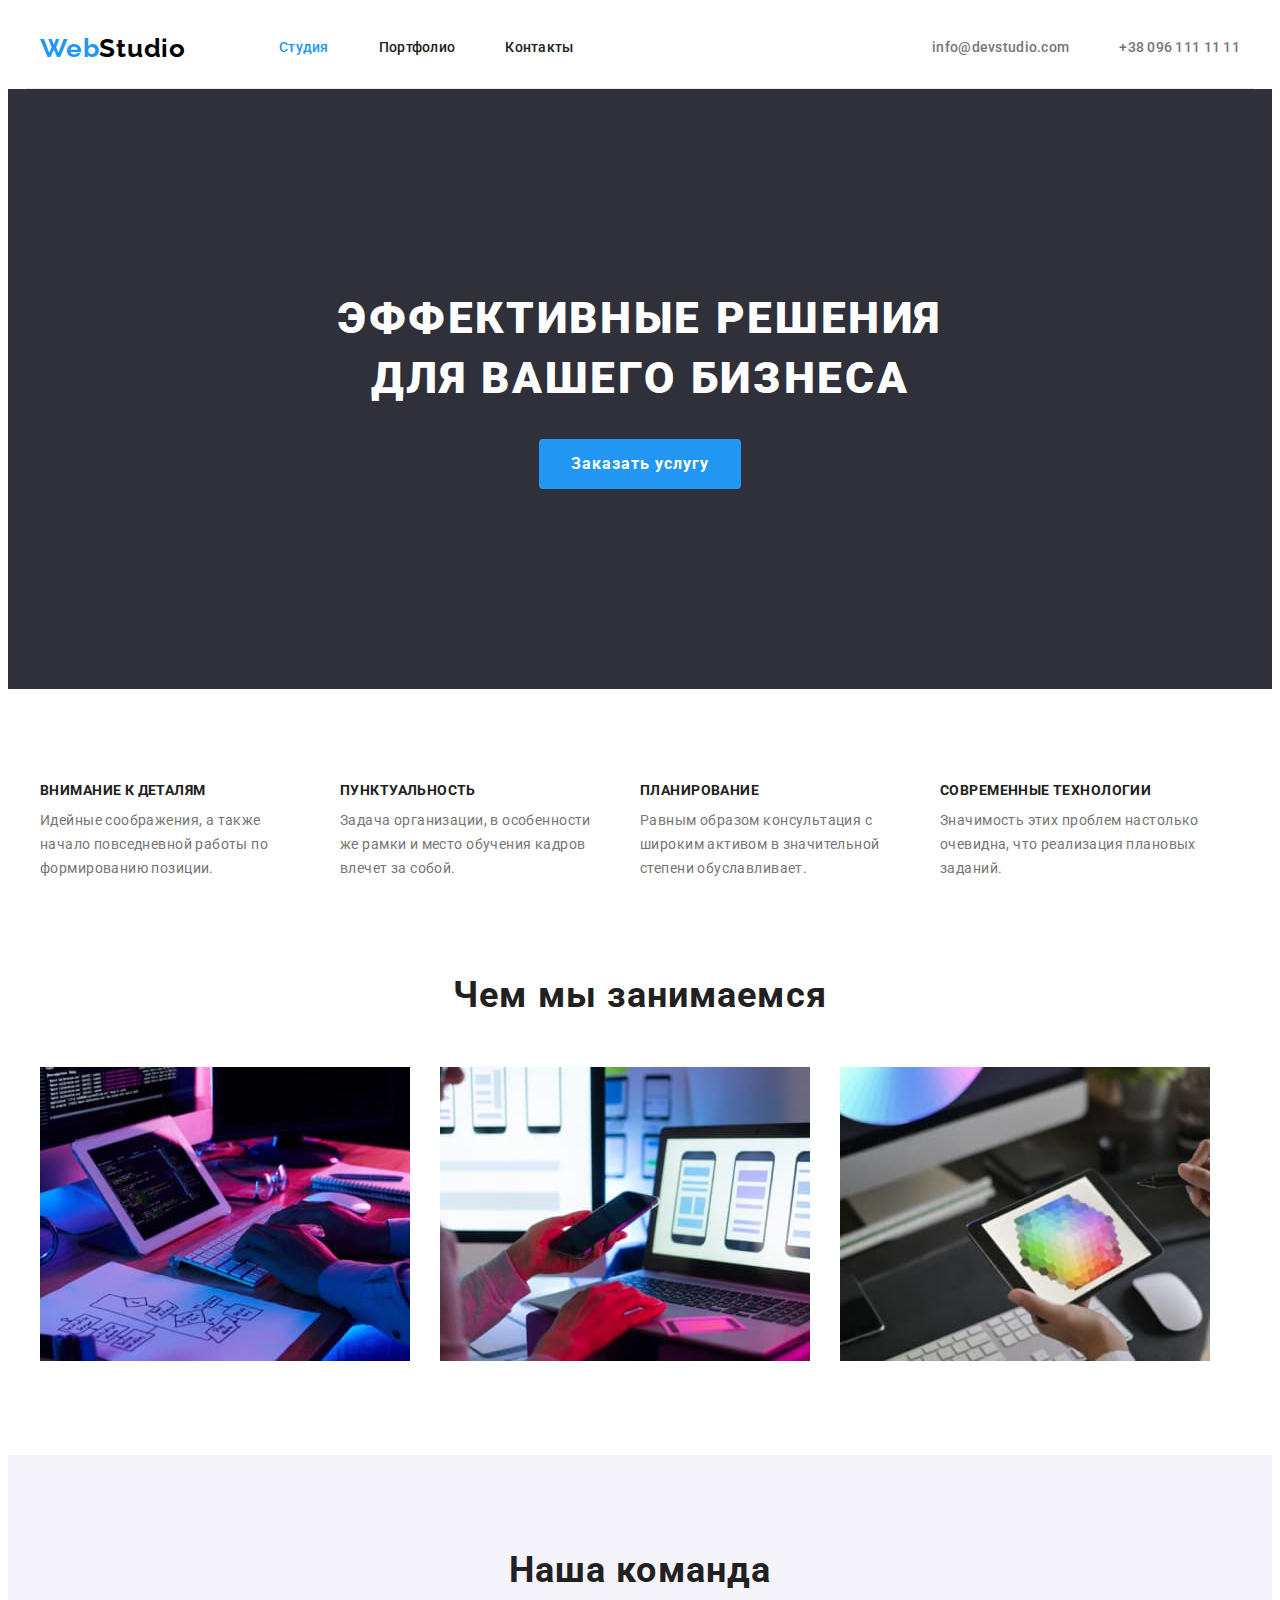
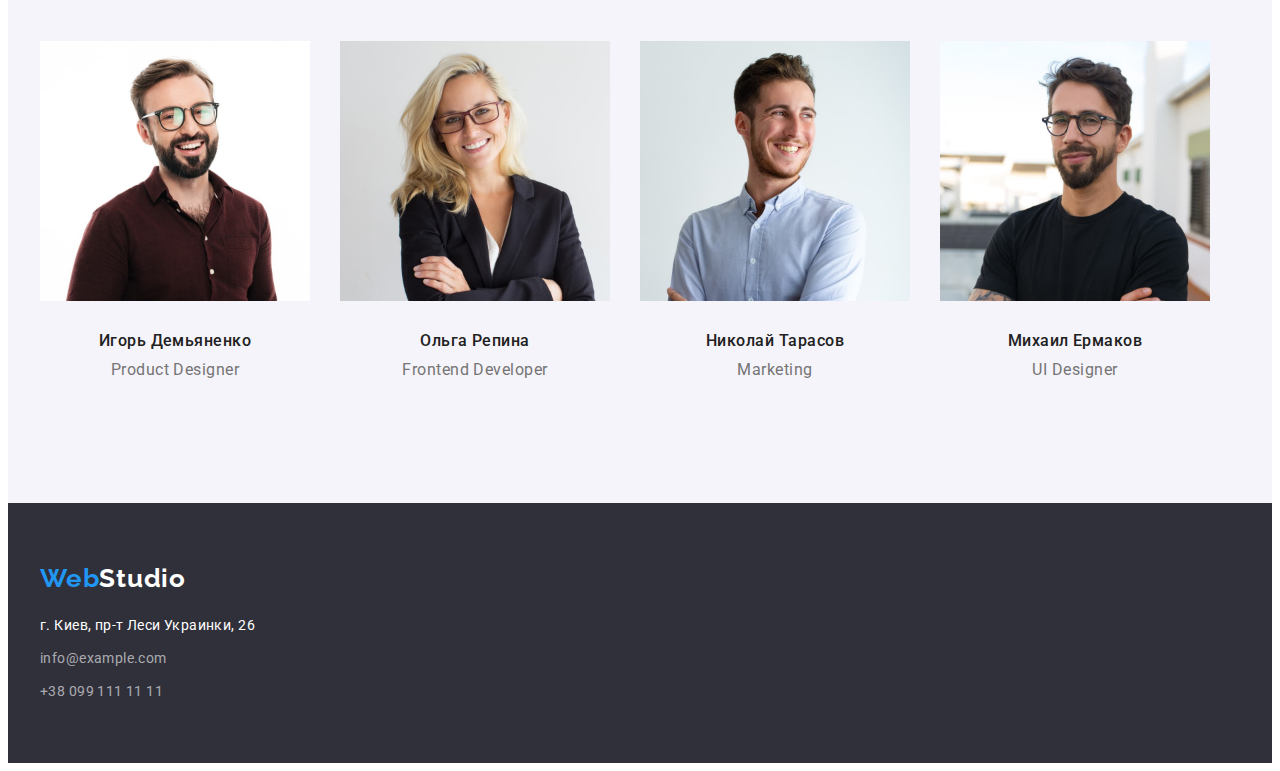
==== index.html @ 6c5566c6 "Initial commit" ====
<!DOCTYPE html>
<html lang="ru">
  <head>
    <meta charset="UTF-8" />
    <meta http-equiv="X-UA-Compatible" content="IE=edge" />
    <meta name="viewport" content="width=device-width, initial-scale=1.0" />
    <title lang="en">Web Studio</title>
    <link rel="preconnect" href="https://fonts.googleapis.com" />
    <link rel="preconnect" href="https://fonts.gstatic.com" crossorigin />
    <link
      href="https://fonts.googleapis.com/css2?family=Raleway:wght@700&family=Roboto:wght@400;500;700;900&display=swap"
      rel="stylesheet"
    />
    <link
      rel="stylesheet"
      href="https://cdnjs.cloudflare.com/ajax/libs/modern-normalize/1.1.0/modern-normalize.min.css"
      integrity="sha512-wpPYUAdjBVSE4KJnH1VR1HeZfpl1ub8YT/NKx4PuQ5NmX2tKuGu6U/JRp5y+Y8XG2tV+wKQpNHVUX03MfMFn9Q=="
      crossorigin="anonymous"
      referrerpolicy="no-referrer"
    />
    <link rel="stylesheet" href="./css/styles.css" />
  </head>
  <body>
    <!-- Header -->
    <header class="header">
      <div class="container header-container">
        <a class="header-logo link" href="./index.html" lang="en"
          >Web<span class="logo-dark">Studio</span></a
        >
        <nav class="header-nav">
          <ul class="nav-list list">
            <li class="nav-item">
              <a class="nav-link link current-page" href="./index.html">Студия</a>
            </li>
            <li class="nav-item"><a class="nav-link link" href="./portfolio.html">Портфолио</a></li>
            <li class="nav-item"><a class="nav-link link" href="">Контакты</a></li>
          </ul>
        </nav>

        <ul class="contact-list list">
          <li class="contact-item">
            <a class="contact-link link" href="mailto:info@devstudio.com">info@devstudio.com</a>
          </li>
          <li class="contact-item">
            <a class="contact-link link" href="tel:+380961111111">+38 096 111 11 11</a>
          </li>
        </ul>
      </div>
    </header>

    <main>
      <!-- Hero section -->
      <section class="hero-section">
        <div class="container">
          <h1 class="main-title">Эффективные решения для вашего бизнеса</h1>
          <button class="main-btn btn" type="button">Заказать услугу</button>
        </div>
      </section>

      <!-- Features section -->
      <section class="features-section section">
        <div class="container">
          <h2 class="visually-hidden">Преимущества</h2>
          <ul class="features-list list">
            <li class="features-item">
              <h3 class="features-title">Внимание к деталям</h3>
              <p class="features-desc">
                Идейные соображения, а также начало повседневной работы по формированию позиции.
              </p>
            </li>
            <li class="features-item">
              <h3 class="features-title">Пунктуальность</h3>
              <p class="features-desc">
                Задача организации, в особенности же рамки и место обучения кадров влечет за собой.
              </p>
            </li>
            <li class="features-item">
              <h3 class="features-title">Планирование</h3>
              <p class="features-desc">
                Равным образом консультация с широким активом в значительной степени обуславливает.
              </p>
            </li>
            <li class="features-item">
              <h3 class="features-title">Современные технологии</h3>
              <p class="features-desc">
                Значимость этих проблем настолько очевидна, что реализация плановых заданий.
              </p>
            </li>
          </ul>
        </div>
      </section>

      <!-- Work section -->
      <section class="work-section section">
        <div class="container">
          <h2 class="section-title work-title">Чем мы занимаемся</h2>
          <ul class="work-list list grid-set">
            <li class="work-item grid-item">
              <img
                class="work-img"
                src="./images/devices/comp.jpg"
                alt="Сотрудник работает с компьютером"
                width="370"
                height="294"
              />
            </li>
            <li class="work-item grid-item">
              <img
                class="work-img"
                src="./images/devices/phone.jpg"
                alt="Сотрудник работает с телефоном"
                width="370"
                height="294"
              />
            </li>
            <li class="work-item grid-item">
              <img
                class="work-img"
                src="./images/devices/tablet.jpg"
                alt="Сотрудник работает с планшетом"
                width="370"
                height="294"
              />
            </li>
          </ul>
        </div>
      </section>

      <!-- Team section -->
      <section class="team-section section">
        <div class="container">
          <h2 class="section-title">Наша команда</h2>
          <ul class="team-list list grid-set">
            <li class="team-item grid-item">
              <img
                class="team-img"
                src="./images/team/igor.jpg"
                alt="Дизайнер продукта Игорь Демьяненко"
                width="270"
                height="260"
              />
              <div class="team-wrapper">
                <h3 class="team-title">Игорь Демьяненко</h3>
                <p class="team-desc" lang="en">Product Designer</p>
              </div>
            </li>
            <li class="team-item grid-item">
              <img
                class="team-img"
                src="./images/team/olga.jpg"
                alt="Фронтенд-разработчик Ольга Репина"
                width="270"
                height="260"
              />
              <div class="team-wrapper">
                <h3 class="team-title">Ольга Репина</h3>
                <p class="team-desc" lang="en">Frontend Developer</p>
              </div>
            </li>
            <li class="team-item grid-item">
              <img
                class="team-img"
                src="./images/team/nikolay.jpg"
                alt="Маркетолог Николай Тарасов"
                width="270"
                height="260"
              />
              <div class="team-wrapper">
                <h3 class="team-title">Николай Тарасов</h3>
                <p class="team-desc" lang="en">Marketing</p>
              </div>
            </li>
            <li class="team-item grid-item">
              <img
                class="team-img"
                src="./images/team/michael.jpg"
                alt="Дизайнер интерфейса Михаил Ермаков"
                width="270"
                height="260"
              />
              <div class="team-wrapper">
                <h3 class="team-title">Михаил Ермаков</h3>
                <p class="team-desc" lang="en">UI Designer</p>
              </div>
            </li>
          </ul>
        </div>
      </section>

      <!-- Footer -->
      <footer class="footer-section">
        <div class="container">
          <a class="footer-logo link" href="./index.html" lang="en"
            >Web<span class="logo-light">Studio</span></a
          >
          <address class="footer-addr">
            <a
              class="post-addr link"
              href="https://goo.gl/maps/QQ6AeRRJt7DKAPnQ9"
              target="_blank"
              rel="noopener noreferrer"
              >г. Киев, пр-т Леси Украинки, 26</a
            >
            <ul class="addr-list list">
              <li class="addr-item">
                <a class="addr-link link" href="mailto:info@example.com">info@example.com</a>
              </li>
              <li class="addr-item">
                <a class="addr-link link" href="tel:+380991111111">+38 099 111 11 11</a>
              </li>
            </ul>
          </address>
        </div>
      </footer>
    </main>
  </body>
</html>
---- css/styles.css ----
:root {
    /* fonts */
    --main-font: 'Roboto', sans-serif;
    --socondary-font: 'Raleway', sans-serif;

    /* text colors */
    --main-txt-clr: #212121;
    --secondary-txt-clr: #757575;
    --accent-clr: #2196F3;
    --sec-acc-clr: #188CE8;
    --light-txt-clr: #fff;
    --dark-txt-clr: #000;
    --trans-txt-clr: rgba(255, 255, 255, 0.6);

    /* bg colors */
    --main-bg-clr: #fff;
    --sec-bg-clr: #F5F4FA;
    --dark-bg-clr: #2F303A;

    /* grid */
    --indent: 30px;
    --items: 3;
}

/** =====  Reset styles  =====  
======================================== */
h1,
h2,
h3,
h4,
h5,
h6,
p {
    padding: 0;
    margin: 0;
}

img {
    display: block;
    max-width: 100%;
    height: auto;
}

.list {
    list-style: none;
    margin: 0;
    padding: 0;
}

.link {
    text-decoration: none;
    color: currentColor;
}

/** =====  Common styles  =====  
======================================== */
body {
    font-family: var(--main-font);
    color: var(--main-txt-clr);
    background-color: var(--main-bg-clr);
}

.container {
    width: 1200px;
    margin-right: auto;
    margin-left: auto;
    padding-right: 15px;
    padding-left: 15px;
}

.section {
    padding-top: 94px;
    padding-bottom: 94px;
}

.current-page {
    color: var(--accent-clr);
}

.btn {
    font-family: inherit;
    font-size: inherit;
    color: inherit;

    cursor: pointer;
    border: none;
}

.header-logo,
.footer-logo {
    font-family: var(--socondary-font);
    font-weight: 700;
    font-size: 26px;
    line-height: 1.19;
    letter-spacing: 0.03em;
    color: var(--accent-clr);
}

.section-title {
    margin-bottom: 50px;

    font-size: 36px;
    line-height: 1.17;
    letter-spacing: 0.03em;
    text-align: center;
}

.visually-hidden {
    position: absolute;
    width: 1px;
    height: 1px;
    margin: -1px;
    border: 0;
    padding: 0;

    white-space: nowrap;
    clip-path: inset(100%);
    clip: rect(0 0 0 0);
    overflow: hidden;
}

/* Dynamic grid */
.grid-set {
    display: flex;
    flex-wrap: wrap;
    gap: var(--indent);
}

.grid-item {
    flex-basis: calc((100% - var(--indent) * (var(--items) - 1)) / var(--items));
}

/** =====  Header section  =====  
======================================== */
.header-container {
    display: flex;
    align-items: center;

    border-bottom: 1px solid #ECECEC;
}

.header-logo {
    margin-right: 93px;
}

.logo-dark {
    color: var(--dark-txt-clr);
}

.header-nav {
    margin-right: auto;
}

.nav-list {
    display: flex;
}

.nav-item:not(:last-child) {
    margin-right: 50px;
}

.nav-link,
.contact-link {
    display: block;
    padding-top: 32px;
    padding-bottom: 32px;

    font-weight: 500;
    font-size: 14px;
    line-height: 1.14;
    letter-spacing: 0.02em;
}

.contact-link {
    color: var(--secondary-txt-clr);
}

.nav-link:hover,
.nav-link:focus,
.contact-link:hover,
.contact-link:focus {
    color: var(--accent-clr);
}

.contact-list {
    display: flex;
}

.contact-item:not(:last-child) {
    margin-right: 50px;
}

/** =====  Hero section  =====  
======================================== */
.hero-section {
    background-color: var(--dark-bg-clr);
    padding-top: 200px;
    padding-bottom: 200px;
}

.main-title {
    width: 696px;
    margin-right: auto;
    margin-left: auto;
    margin-bottom: 30px;

    font-weight: 900;
    font-size: 44px;
    line-height: 1.36;
    letter-spacing: 0.06em;
    text-transform: uppercase;
    color: var(--light-txt-clr);
    text-align: center;
}

.main-btn {
    display: block;
    margin-right: auto;
    margin-left: auto;
    padding: 10px 32px;

    font-weight: 700;
    line-height: 1.88;
    letter-spacing: 0.06em;
    color: var(--light-txt-clr);
    background-color: var(--accent-clr);

    border-radius: 4px;
}

.main-btn:hover,
.main-btn:focus {
    background-color: var(--sec-acc-clr);
}

/** =====  Features section  =====  
======================================== */
.features-section {
    padding-bottom: 0;
}

.features-list {
    display: flex;
}

.features-item {
    flex-basis: 270px;
}

.features-item:not(:last-child) {
    margin-right: 30px;
}

.features-title {
    margin-bottom: 10px;

    font-size: 14px;
    line-height: 1.14;
    letter-spacing: 0.03em;
    text-transform: uppercase;
}

.features-desc {
    font-size: 14px;
    line-height: 1.71;
    letter-spacing: 0.03em;
    color: var(--secondary-txt-clr);
}

/** =====  Work section  =====  
======================================== */
.work-item {
    flex-basis: 370px;
}

/** =====  Team section  =====  
======================================== */
.team-section {
    background-color: var(--sec-bg-clr);
}

.team-list {
    --items: 4;
}

.team-item {
    flex-basis: 270px;
}

.team-wrapper {
        padding-top: 30px;
        padding-bottom: 30px;
        padding-left: 5px;
        padding-right: 5px;

        text-align: center;
}

.team-title {
    margin-bottom: 10px;

    font-weight: 500;
    font-size: 16px;
    line-height: 1.19;
    letter-spacing: 0.03em;
}

.team-desc {
    line-height: 1.19;
    letter-spacing: 0.03em;
    color: var(--secondary-txt-clr);
}

/** =====  Footer section  =====  
======================================== */
.footer-section {
    padding-top: 60px;
    padding-bottom: 60px;

    background-color: var(--dark-bg-clr);
}

.footer-logo {
    display: block;
    margin-bottom: 20px;
}

.logo-light {
    color: var(--light-txt-clr);
}

.footer-addr {
    font-style: normal;
}

.post-addr {
    display: block;
    margin-bottom: 9px;

    font-size: 14px;
    line-height: 1.71;
    letter-spacing: 0.03em;
    color: var(--light-txt-clr);
}

.addr-item:not(:last-child) {
    margin-bottom: 9px;
}

.addr-link {
    font-size: 14px;
    line-height: 1.71;
    letter-spacing: 0.03em;
    color: var(--trans-txt-clr);
}

.addr-link:hover,
.addr-link:focus {
    color: var(--light-txt-clr);
}

/** =====  Portfolio page  =====  
======================================== */
/** =====  Portfolio section  =====  
======================================== */
.radio-list {
    display: flex;
    margin-bottom: 50px;
    justify-content: center;
}

.radio-item:not(:last-child) {
    margin-right: 8px;
}

.radio-btn {
    padding: 6px 22px;

    font-weight: 500;
    line-height: 1.62;
    letter-spacing: 0.03em;
    background-color: var(--sec-bg-clr);

    border-radius: 4px;
}

.radio-btn:hover,
.radio-btn:focus {
    color: var(--light-txt-clr);
    background-color: var(--accent-clr);
}

.project-item {
    flex-basis: 370px;
}

.project-wrapper {
    padding: 20px 24px;

    border-right: 1px solid #EEEEEE;
    border-bottom: 1px solid #EEEEEE;
    border-left: 1px solid #EEEEEE;
}

.project-title {
    margin-bottom: 4px;

    font-size: 18px;
    line-height: 2;
    letter-spacing: 0.06em;
}

.project-desc {
    line-height: 1.88;
    letter-spacing: 0.03em;
    color: var(--secondary-txt-clr);
}
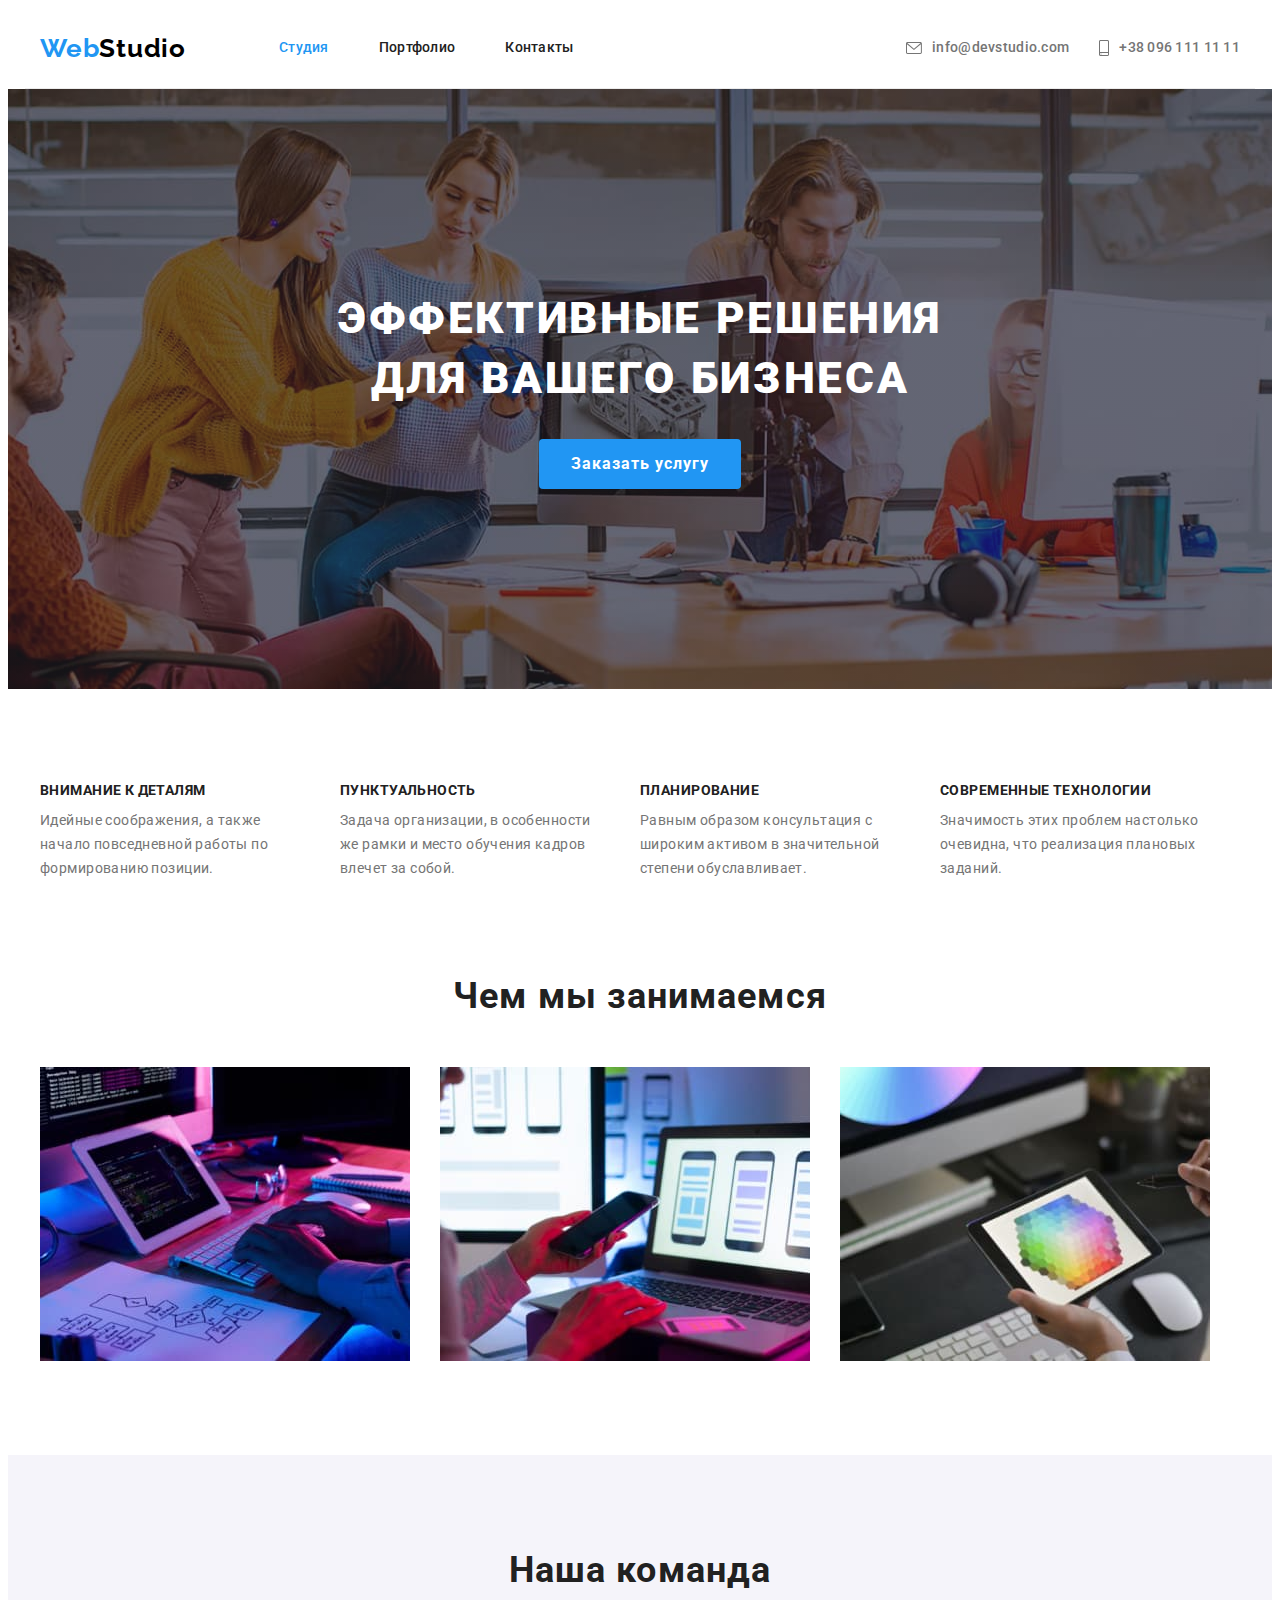
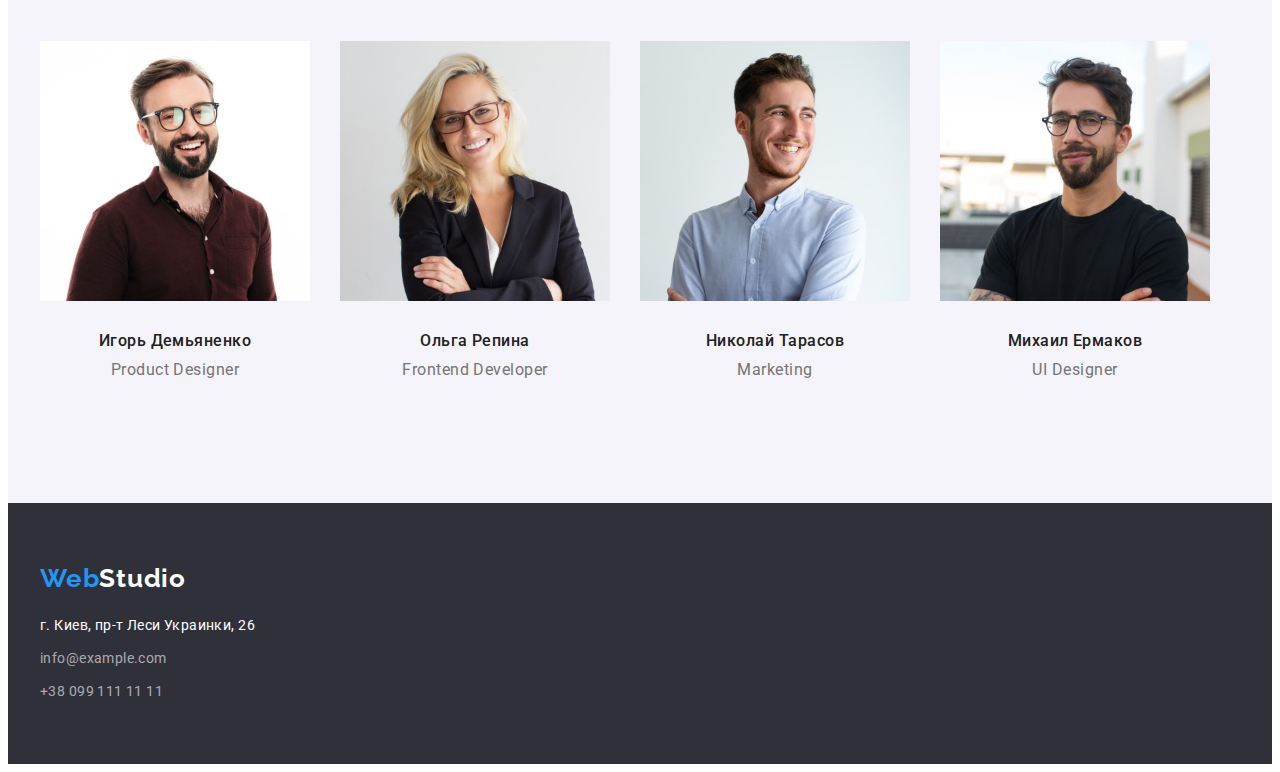
==== commit c9695329: "Adds header icons" ====
--- a/index.html
+++ b/index.html
@@ -39,10 +39,20 @@
 
         <ul class="contact-list list">
           <li class="contact-item">
-            <a class="contact-link link" href="mailto:info@devstudio.com">info@devstudio.com</a>
+            <a class="contact-link link" href="mailto:info@devstudio.com">
+              <svg class="comtact-icon" width="16" height="12">
+                <use href="./images/icons.svg#e-mail"></use>
+              </svg>
+              <div class="header-mail-link">info@devstudio.com</div></a
+            >
           </li>
           <li class="contact-item">
-            <a class="contact-link link" href="tel:+380961111111">+38 096 111 11 11</a>
+            <a class="contact-link link" href="tel:+380961111111">
+              <svg class="comtact-icon" width="10" height="16">
+                <use href="./images/icons.svg#phone"></use>
+              </svg>
+              <div class="heder-tel-num">+38 096 111 11 11</div></a
+            >
           </li>
         </ul>
       </div>
--- a/css/styles.css
+++ b/css/styles.css
@@ -16,6 +16,7 @@
     --main-bg-clr: #fff;
     --sec-bg-clr: #F5F4FA;
     --dark-bg-clr: #2F303A;
+    --hero-bg-clr: #C4C4C4;
 
     /* grid */
     --indent: 30px;
@@ -171,10 +172,6 @@
     letter-spacing: 0.02em;
 }
 
-.contact-link {
-    color: var(--secondary-txt-clr);
-}
-
 .nav-link:hover,
 .nav-link:focus,
 .contact-link:hover,
@@ -184,18 +181,42 @@
 
 .contact-list {
     display: flex;
+    align-items: center;
 }
 
 .contact-item:not(:last-child) {
-    margin-right: 50px;
+    margin-right: 30px;
+}
+
+.contact-link {
+    display: flex;
+    align-items: center;
+
+    color: var(--secondary-txt-clr);
+}
+
+.comtact-icon {
+    margin-right: 10px;
 }
 
 /** =====  Hero section  =====  
 ======================================== */
 .hero-section {
-    background-color: var(--dark-bg-clr);
+    max-width: 1600px;
+    margin-right: auto;
+    margin-left: auto;
     padding-top: 200px;
     padding-bottom: 200px;
+
+    background-color: var(--hero-bg-clr);
+    background-image: 
+    linear-gradient(
+        rgba(47, 48, 58, 0.4), 
+        rgba(47, 48, 58, 0.4)),
+        url(../images/hero/hero-bg.jpg);
+    background-repeat: no-repeat;
+    background-position: center;
+    background-size: cover;
 }
 
 .main-title {
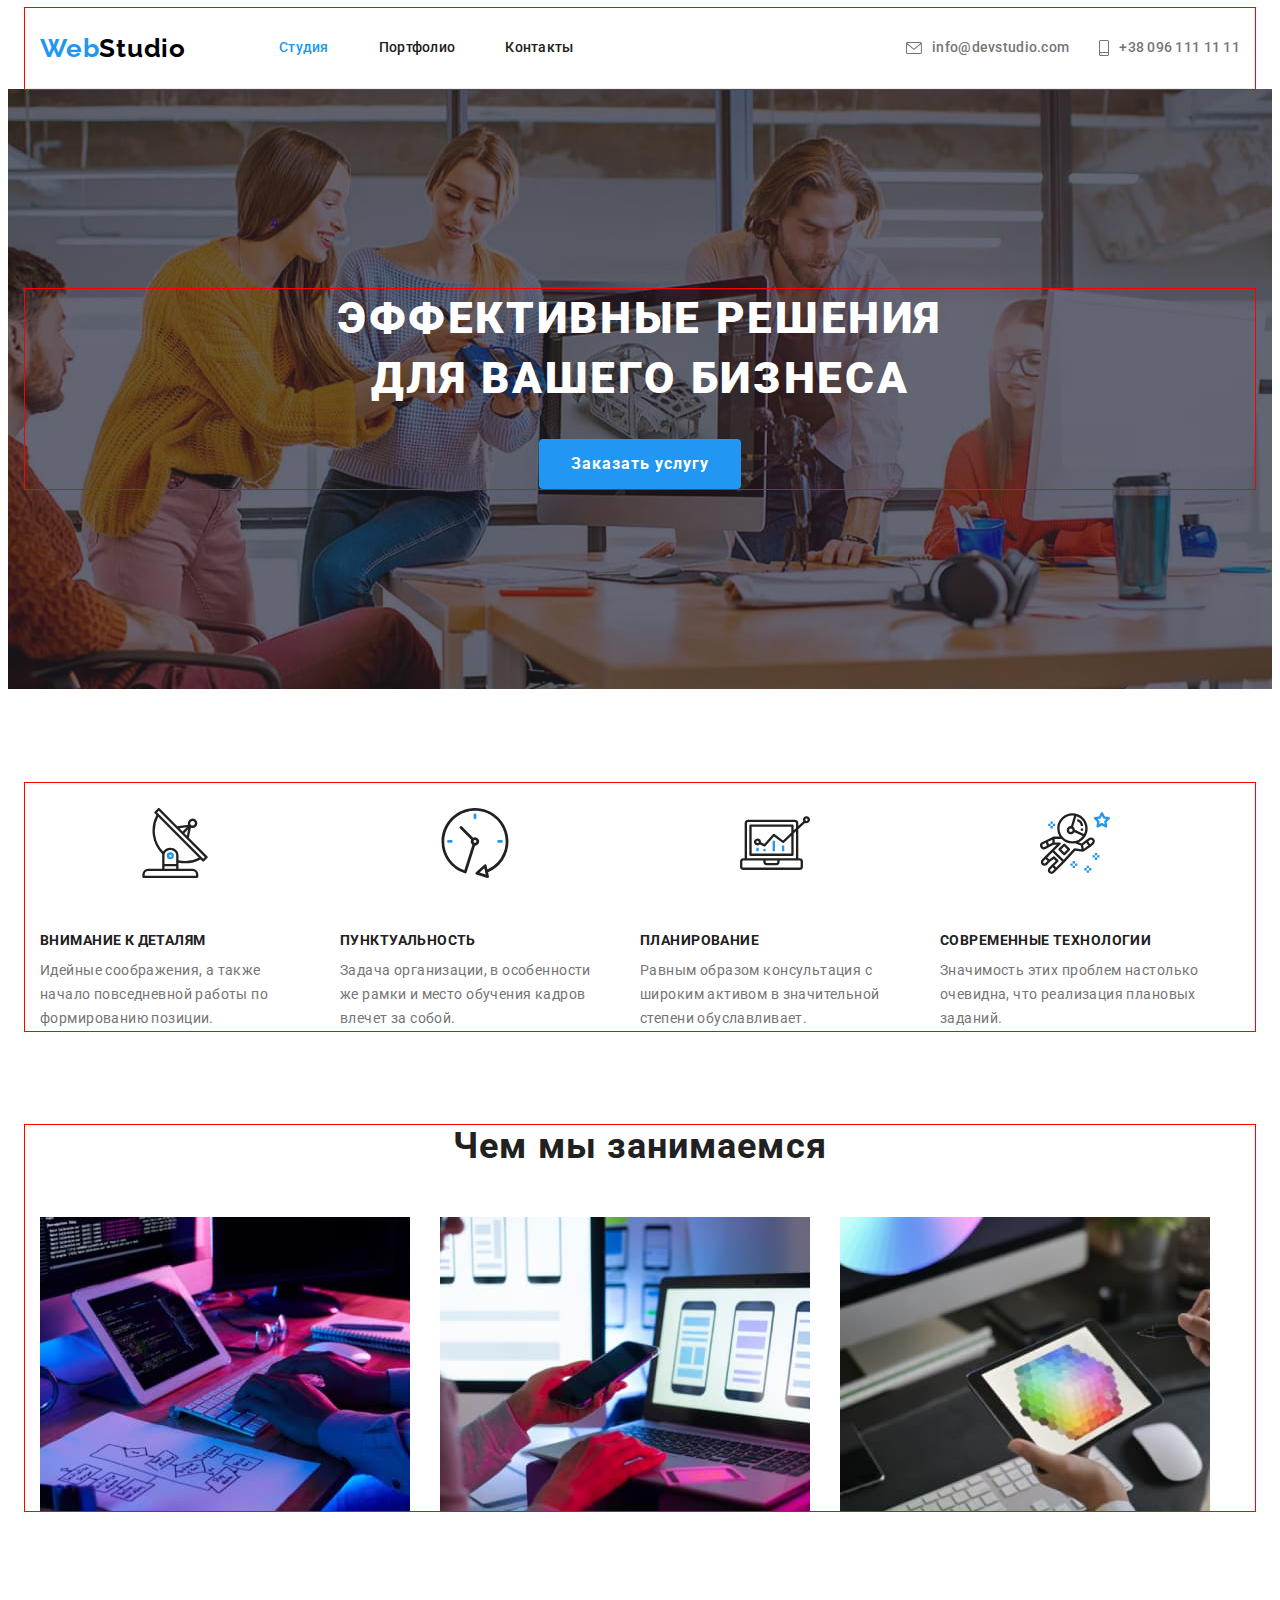
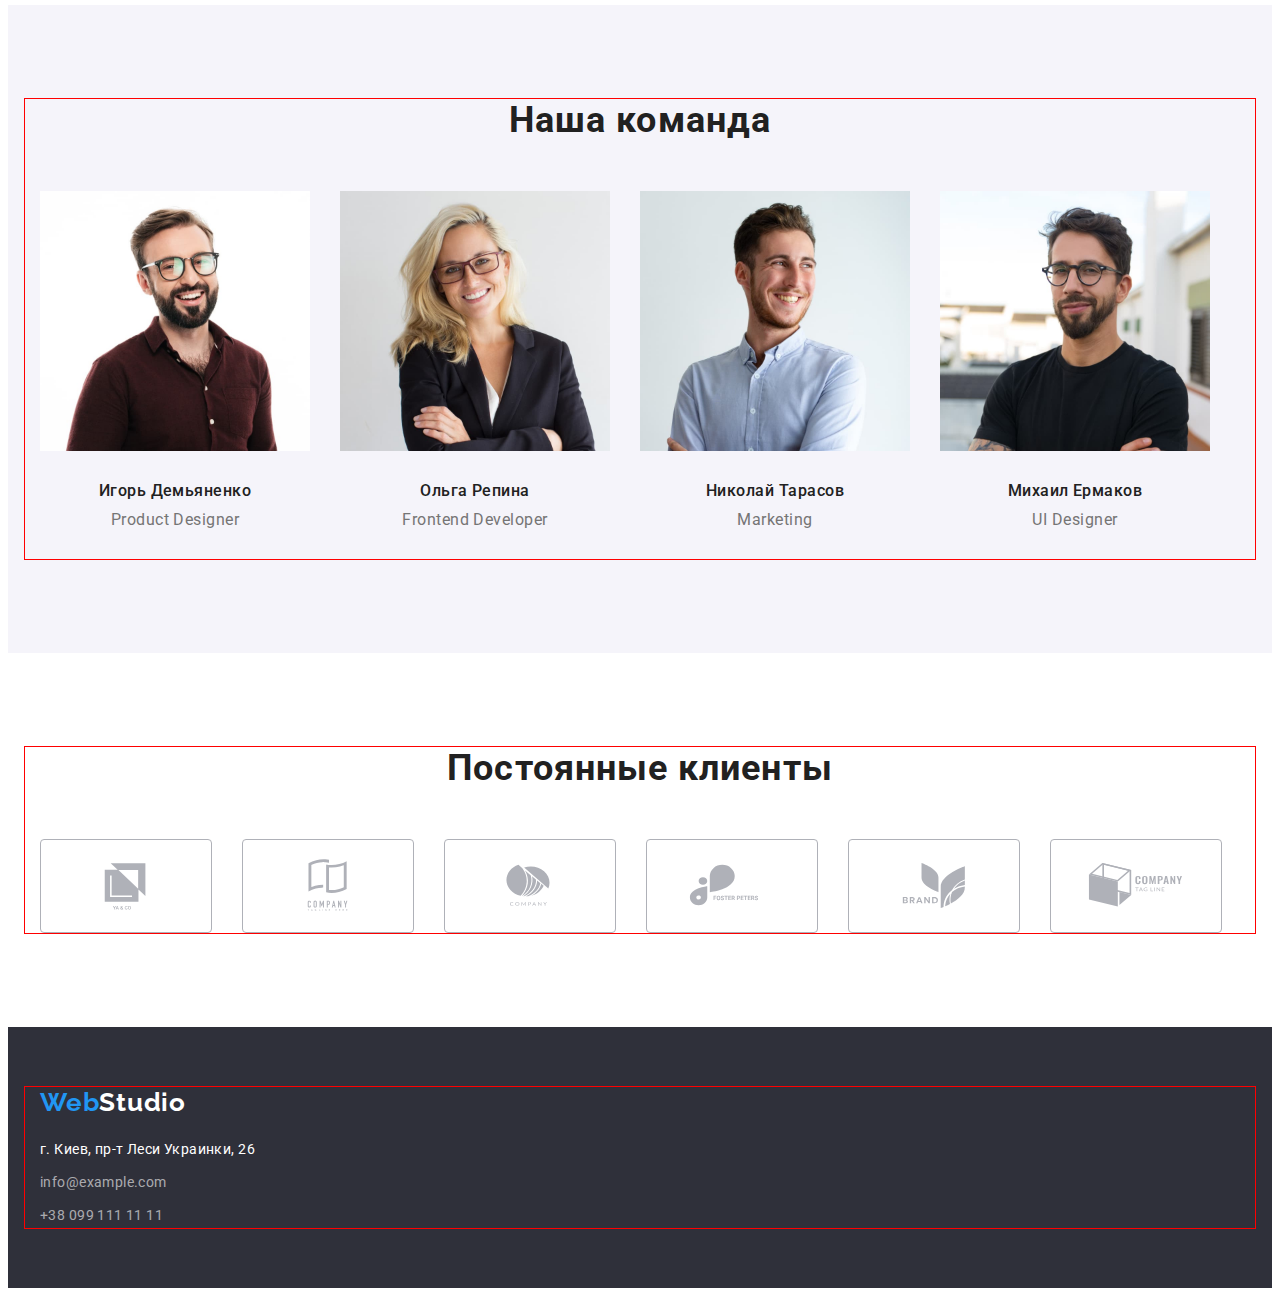
==== commit 0a14829f: "Adds icons in features and clients sections" ====
--- a/index.html
+++ b/index.html
@@ -73,24 +73,44 @@
           <h2 class="visually-hidden">Преимущества</h2>
           <ul class="features-list list">
             <li class="features-item">
+              <div class="features-wrapper">
+                <svg class="features-icon" width="70" height="70">
+                  <use href="./images/icons.svg#antenna"></use>
+                </svg>
+              </div>
               <h3 class="features-title">Внимание к деталям</h3>
               <p class="features-desc">
                 Идейные соображения, а также начало повседневной работы по формированию позиции.
               </p>
             </li>
             <li class="features-item">
+              <div class="features-wrapper">
+                <svg class="features-icon" width="70" height="70">
+                  <use href="./images/icons.svg#clock"></use>
+                </svg>
+              </div>
               <h3 class="features-title">Пунктуальность</h3>
               <p class="features-desc">
                 Задача организации, в особенности же рамки и место обучения кадров влечет за собой.
               </p>
             </li>
             <li class="features-item">
+              <div class="features-wrapper">
+                <svg class="features-icon" width="70" height="70">
+                  <use href="./images/icons.svg#diagram"></use>
+                </svg>
+              </div>
               <h3 class="features-title">Планирование</h3>
               <p class="features-desc">
                 Равным образом консультация с широким активом в значительной степени обуславливает.
               </p>
             </li>
             <li class="features-item">
+              <div class="features-wrapper">
+                <svg class="features-icon" width="70" height="70">
+                  <use href="./images/icons.svg#astronaut"></use>
+                </svg>
+              </div>
               <h3 class="features-title">Современные технологии</h3>
               <p class="features-desc">
                 Значимость этих проблем настолько очевидна, что реализация плановых заданий.
@@ -192,6 +212,69 @@
                 <h3 class="team-title">Михаил Ермаков</h3>
                 <p class="team-desc" lang="en">UI Designer</p>
               </div>
+            </li>
+          </ul>
+        </div>
+      </section>
+
+      <!-- Clients section -->
+      <section class="clients-section section">
+        <div class="container">
+          <h2 class="section-title">Постоянные клиенты</h2>
+          <ul class="clients-list list">
+            <li class="clients-item">
+              <a href="" class="clients-link" aria-label="Логотип компании 1">
+                <div class="clients-wrapper">
+                  <svg class="clients-icon" width="106" height="60">
+                    <use href="./images/icons.svg#logo-1"></use>
+                  </svg>
+                </div>
+              </a>
+            </li>
+            <li class="clients-item">
+              <a href="" class="clients-link" aria-label="Логотип компании 2">
+                <div class="clients-wrapper">
+                  <svg class="clients-icon" width="106" height="60">
+                    <use href="./images/icons.svg#logo-2"></use>
+                  </svg>
+                </div>
+              </a>
+            </li>
+            <li class="clients-item">
+              <a href="" class="clients-link" aria-label="Логотип компании 3">
+                <div class="clients-wrapper">
+                  <svg class="clients-icon" width="106" height="60">
+                    <use href="./images/icons.svg#logo-3"></use>
+                  </svg>
+                </div>
+              </a>
+            </li>
+            <li class="clients-item">
+              <a href="" class="clients-link" aria-label="Логотип компании 4">
+                <div class="clients-wrapper">
+                  <svg class="clients-icon" width="106" height="60">
+                    <use href="./images/icons.svg#logo-4"></use>
+                  </svg>
+                </div>
+              </a>
+            </li>
+            <li class="clients-item">
+              <a href="" class="clients-link" aria-label="Логотип компании 5">
+                <div class="clients-wrapper">
+                  <svg class="clients-icon" width="106" height="60">
+                    <use href="./images/icons.svg#logo-5"></use>
+                  </svg>
+                </div>
+              </a>
+            </li>
+            <li class="clients-item">
+              <a href="" class="clients-link" aria-label="Логотип компании 6">
+                <div class="clients-wrapper">
+                  <svg class="clients-icon" width="106" height="60">
+                    <use href="./images/icons.svg#logo-6"></use>
+                  </svg>
+                </div>
+              </a>
             </li>
           </ul>
         </div>
--- a/css/styles.css
+++ b/css/styles.css
@@ -21,6 +21,9 @@
     /* grid */
     --indent: 30px;
     --items: 3;
+
+    /* icons */
+    --main-icon-clr: #AFB1B8;
 }
 
 /** =====  Reset styles  =====  
@@ -67,6 +70,7 @@
     margin-left: auto;
     padding-right: 15px;
     padding-left: 15px;
+    outline: 1px solid red;
 }
 
 .section {
@@ -272,6 +276,15 @@
     margin-right: 30px;
 }
 
+.features-wrapper {
+    display: flex;
+    width: 270px;
+    height: 120px;
+    justify-content: center;
+    align-items: center;
+    margin-bottom: 30px;
+}
+
 .features-title {
     margin-bottom: 10px;
 
@@ -332,6 +345,32 @@
     color: var(--secondary-txt-clr);
 }
 
+/** =====  Clients section  =====  
+======================================== */
+.clients-list {
+    display: flex;
+    gap: 30px;
+}
+
+.clients-wrapper {
+    display: flex;
+    width: 170px;
+    height: 92px;
+    justify-content: center;
+    align-items: center;
+
+    fill: var(--main-icon-clr);
+    border: 1px solid var(--main-icon-clr);
+    border-radius: 4px;
+}
+
+.clients-wrapper:hover,
+.clients-wrapper:focus {
+    fill: var(--accent-clr);
+    border: 1px solid var(--accent-clr);
+}
+
+
 /** =====  Footer section  =====  
 ======================================== */
 .footer-section {
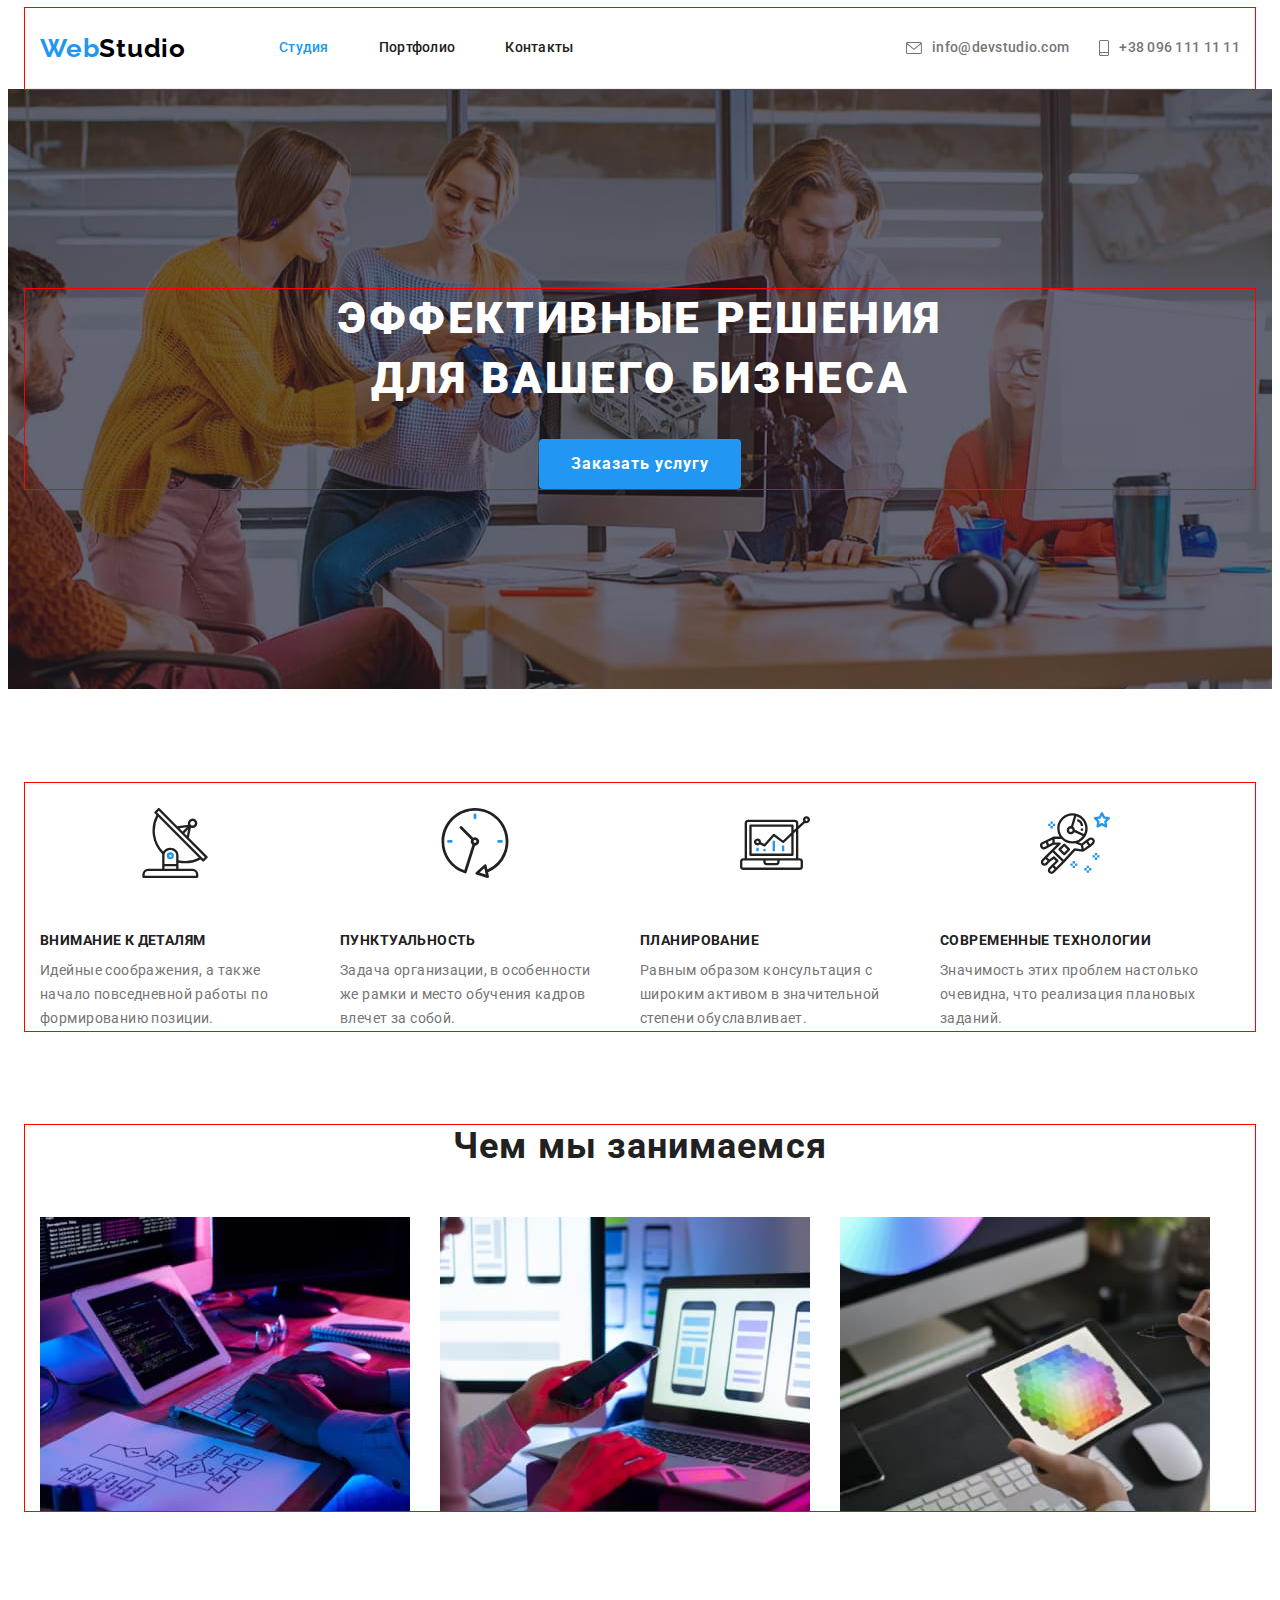
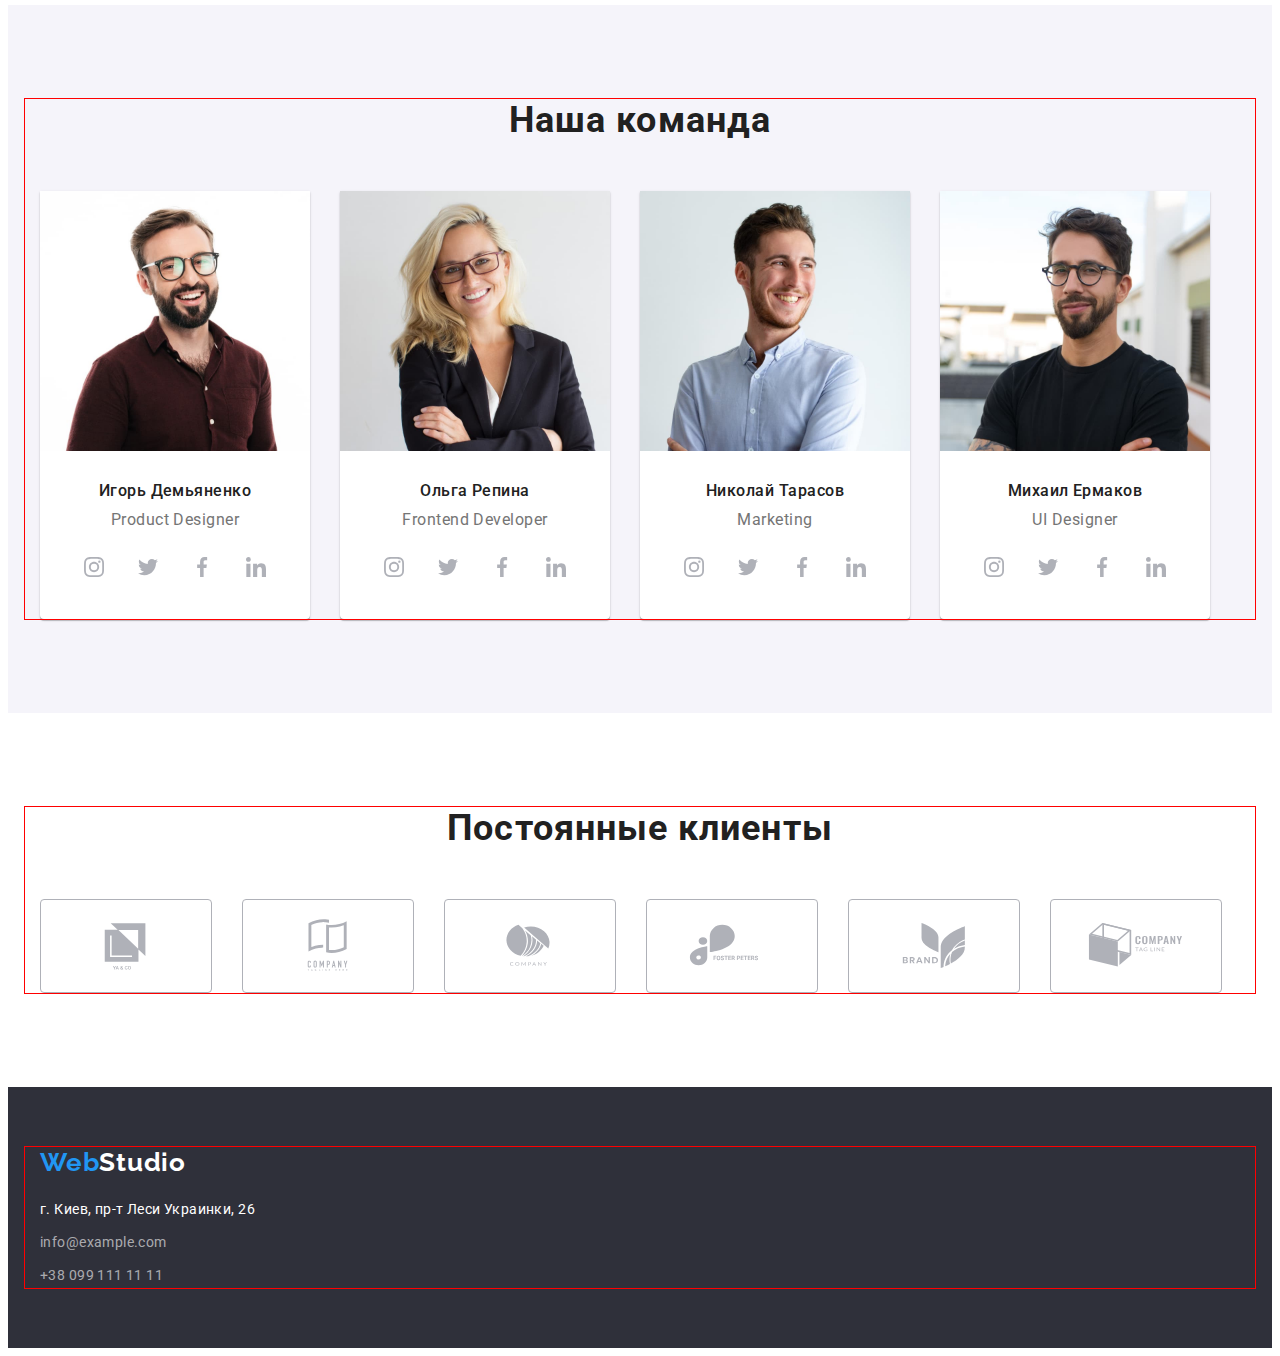
==== commit beaa1faf: "Adds Team and Clients sections decoration" ====
--- a/index.html
+++ b/index.html
@@ -173,6 +173,60 @@
                 <h3 class="team-title">Игорь Демьяненко</h3>
                 <p class="team-desc" lang="en">Product Designer</p>
               </div>
+              <ul class="socials-list list">
+                <li class="socials-item">
+                  <a
+                    href="https://www.instagram.com/"
+                    class="socials-link link"
+                    target="_blank"
+                    rel="noopener noreferrer"
+                    aria-lable="Иконка Инстаграм"
+                  >
+                    <svg class="socials-icon" width="20" height="20">
+                      <use href="./images/icons.svg#instagram"></use>
+                    </svg>
+                  </a>
+                </li>
+                <li class="socials-item">
+                  <a
+                    href="https://twitter.com/"
+                    class="socials-link link"
+                    target="_blank"
+                    rel="noopener noreferrer"
+                    aria-lable="Иконка Твиттер"
+                  >
+                    <svg class="socials-icon" width="20" height="20">
+                      <use href="./images/icons.svg#twitter"></use>
+                    </svg>
+                  </a>
+                </li>
+                <li class="socials-item">
+                  <a
+                    href="https://www.facebook.com/"
+                    class="socials-link link"
+                    target="_blank"
+                    rel="noopener noreferrer"
+                    aria-lable="Иконка Фейсбук"
+                  >
+                    <svg class="socials-icon" width="20" height="20">
+                      <use href="./images/icons.svg#facebook"></use>
+                    </svg>
+                  </a>
+                </li>
+                <li class="socials-item">
+                  <a
+                    href="https://www.linkedin.com/"
+                    class="socials-link link"
+                    target="_blank"
+                    rel="noopener noreferrer"
+                    aria-lable="Иконка Линкедин"
+                  >
+                    <svg class="socials-icon" width="20" height="20">
+                      <use href="./images/icons.svg#linkedin"></use>
+                    </svg>
+                  </a>
+                </li>
+              </ul>
             </li>
             <li class="team-item grid-item">
               <img
@@ -186,6 +240,60 @@
                 <h3 class="team-title">Ольга Репина</h3>
                 <p class="team-desc" lang="en">Frontend Developer</p>
               </div>
+              <ul class="socials-list list">
+                <li class="socials-item">
+                  <a
+                    href="https://www.instagram.com/"
+                    class="socials-link link"
+                    target="_blank"
+                    rel="noopener noreferrer"
+                    aria-lable="Иконка Инстаграм"
+                  >
+                    <svg class="socials-icon" width="20" height="20">
+                      <use href="./images/icons.svg#instagram"></use>
+                    </svg>
+                  </a>
+                </li>
+                <li class="socials-item">
+                  <a
+                    href="https://twitter.com/"
+                    class="socials-link link"
+                    target="_blank"
+                    rel="noopener noreferrer"
+                    aria-lable="Иконка Твиттер"
+                  >
+                    <svg class="socials-icon" width="20" height="20">
+                      <use href="./images/icons.svg#twitter"></use>
+                    </svg>
+                  </a>
+                </li>
+                <li class="socials-item">
+                  <a
+                    href="https://www.facebook.com/"
+                    class="socials-link link"
+                    target="_blank"
+                    rel="noopener noreferrer"
+                    aria-lable="Иконка Фейсбук"
+                  >
+                    <svg class="socials-icon" width="20" height="20">
+                      <use href="./images/icons.svg#facebook"></use>
+                    </svg>
+                  </a>
+                </li>
+                <li class="socials-item">
+                  <a
+                    href="https://www.linkedin.com/"
+                    class="socials-link link"
+                    target="_blank"
+                    rel="noopener noreferrer"
+                    aria-lable="Иконка Линкедин"
+                  >
+                    <svg class="socials-icon" width="20" height="20">
+                      <use href="./images/icons.svg#linkedin"></use>
+                    </svg>
+                  </a>
+                </li>
+              </ul>
             </li>
             <li class="team-item grid-item">
               <img
@@ -199,6 +307,60 @@
                 <h3 class="team-title">Николай Тарасов</h3>
                 <p class="team-desc" lang="en">Marketing</p>
               </div>
+              <ul class="socials-list list">
+                <li class="socials-item">
+                  <a
+                    href="https://www.instagram.com/"
+                    class="socials-link link"
+                    target="_blank"
+                    rel="noopener noreferrer"
+                    aria-lable="Иконка Инстаграм"
+                  >
+                    <svg class="socials-icon" width="20" height="20">
+                      <use href="./images/icons.svg#instagram"></use>
+                    </svg>
+                  </a>
+                </li>
+                <li class="socials-item">
+                  <a
+                    href="https://twitter.com/"
+                    class="socials-link link"
+                    target="_blank"
+                    rel="noopener noreferrer"
+                    aria-lable="Иконка Твиттер"
+                  >
+                    <svg class="socials-icon" width="20" height="20">
+                      <use href="./images/icons.svg#twitter"></use>
+                    </svg>
+                  </a>
+                </li>
+                <li class="socials-item">
+                  <a
+                    href="https://www.facebook.com/"
+                    class="socials-link link"
+                    target="_blank"
+                    rel="noopener noreferrer"
+                    aria-lable="Иконка Фейсбук"
+                  >
+                    <svg class="socials-icon" width="20" height="20">
+                      <use href="./images/icons.svg#facebook"></use>
+                    </svg>
+                  </a>
+                </li>
+                <li class="socials-item">
+                  <a
+                    href="https://www.linkedin.com/"
+                    class="socials-link link"
+                    target="_blank"
+                    rel="noopener noreferrer"
+                    aria-lable="Иконка Линкедин"
+                  >
+                    <svg class="socials-icon" width="20" height="20">
+                      <use href="./images/icons.svg#linkedin"></use>
+                    </svg>
+                  </a>
+                </li>
+              </ul>
             </li>
             <li class="team-item grid-item">
               <img
@@ -212,6 +374,60 @@
                 <h3 class="team-title">Михаил Ермаков</h3>
                 <p class="team-desc" lang="en">UI Designer</p>
               </div>
+              <ul class="socials-list list">
+                <li class="socials-item">
+                  <a
+                    href="https://www.instagram.com/"
+                    class="socials-link link"
+                    target="_blank"
+                    rel="noopener noreferrer"
+                    aria-lable="Иконка Инстаграм"
+                  >
+                    <svg class="socials-icon" width="20" height="20">
+                      <use href="./images/icons.svg#instagram"></use>
+                    </svg>
+                  </a>
+                </li>
+                <li class="socials-item">
+                  <a
+                    href="https://twitter.com/"
+                    class="socials-link link"
+                    target="_blank"
+                    rel="noopener noreferrer"
+                    aria-lable="Иконка Твиттер"
+                  >
+                    <svg class="socials-icon" width="20" height="20">
+                      <use href="./images/icons.svg#twitter"></use>
+                    </svg>
+                  </a>
+                </li>
+                <li class="socials-item">
+                  <a
+                    href="https://www.facebook.com/"
+                    class="socials-link link"
+                    target="_blank"
+                    rel="noopener noreferrer"
+                    aria-lable="Иконка Фейсбук"
+                  >
+                    <svg class="socials-icon" width="20" height="20">
+                      <use href="./images/icons.svg#facebook"></use>
+                    </svg>
+                  </a>
+                </li>
+                <li class="socials-item">
+                  <a
+                    href="https://www.linkedin.com/"
+                    class="socials-link link"
+                    target="_blank"
+                    rel="noopener noreferrer"
+                    aria-lable="Иконка Линкедин"
+                  >
+                    <svg class="socials-icon" width="20" height="20">
+                      <use href="./images/icons.svg#linkedin"></use>
+                    </svg>
+                  </a>
+                </li>
+              </ul>
             </li>
           </ul>
         </div>
@@ -223,57 +439,81 @@
           <h2 class="section-title">Постоянные клиенты</h2>
           <ul class="clients-list list">
             <li class="clients-item">
-              <a href="" class="clients-link" aria-label="Логотип компании 1">
-                <div class="clients-wrapper">
-                  <svg class="clients-icon" width="106" height="60">
-                    <use href="./images/icons.svg#logo-1"></use>
-                  </svg>
-                </div>
+              <a
+                href=""
+                class="clients-link"
+                target="_blank"
+                rel="noopener noreferrer"
+                aria-label="Логотип компании 1"
+              >
+                <svg class="clients-icon" width="106" height="60">
+                  <use href="./images/icons.svg#logo-1"></use>
+                </svg>
               </a>
             </li>
             <li class="clients-item">
-              <a href="" class="clients-link" aria-label="Логотип компании 2">
-                <div class="clients-wrapper">
-                  <svg class="clients-icon" width="106" height="60">
-                    <use href="./images/icons.svg#logo-2"></use>
-                  </svg>
-                </div>
+              <a
+                href=""
+                class="clients-link"
+                target="_blank"
+                rel="noopener noreferrer"
+                aria-label="Логотип компании 2"
+              >
+                <svg class="clients-icon" width="106" height="60">
+                  <use href="./images/icons.svg#logo-2"></use>
+                </svg>
               </a>
             </li>
             <li class="clients-item">
-              <a href="" class="clients-link" aria-label="Логотип компании 3">
-                <div class="clients-wrapper">
-                  <svg class="clients-icon" width="106" height="60">
-                    <use href="./images/icons.svg#logo-3"></use>
-                  </svg>
-                </div>
+              <a
+                href=""
+                class="clients-link"
+                target="_blank"
+                rel="noopener noreferrer"
+                aria-label="Логотип компании 3"
+              >
+                <svg class="clients-icon" width="106" height="60">
+                  <use href="./images/icons.svg#logo-3"></use>
+                </svg>
               </a>
             </li>
             <li class="clients-item">
-              <a href="" class="clients-link" aria-label="Логотип компании 4">
-                <div class="clients-wrapper">
-                  <svg class="clients-icon" width="106" height="60">
-                    <use href="./images/icons.svg#logo-4"></use>
-                  </svg>
-                </div>
+              <a
+                href=""
+                class="clients-link"
+                target="_blank"
+                rel="noopener noreferrer"
+                aria-label="Логотип компании 4"
+              >
+                <svg class="clients-icon" width="106" height="60">
+                  <use href="./images/icons.svg#logo-4"></use>
+                </svg>
               </a>
             </li>
             <li class="clients-item">
-              <a href="" class="clients-link" aria-label="Логотип компании 5">
-                <div class="clients-wrapper">
-                  <svg class="clients-icon" width="106" height="60">
-                    <use href="./images/icons.svg#logo-5"></use>
-                  </svg>
-                </div>
+              <a
+                href=""
+                class="clients-link"
+                target="_blank"
+                rel="noopener noreferrer"
+                aria-label="Логотип компании 5"
+              >
+                <svg class="clients-icon" width="106" height="60">
+                  <use href="./images/icons.svg#logo-5"></use>
+                </svg>
               </a>
             </li>
             <li class="clients-item">
-              <a href="" class="clients-link" aria-label="Логотип компании 6">
-                <div class="clients-wrapper">
-                  <svg class="clients-icon" width="106" height="60">
-                    <use href="./images/icons.svg#logo-6"></use>
-                  </svg>
-                </div>
+              <a
+                href=""
+                class="clients-link"
+                target="_blank"
+                rel="noopener noreferrer"
+                aria-label="Логотип компании 6"
+              >
+                <svg class="clients-icon" width="106" height="60">
+                  <use href="./images/icons.svg#logo-6"></use>
+                </svg>
               </a>
             </li>
           </ul>
--- a/css/styles.css
+++ b/css/styles.css
@@ -135,6 +135,27 @@
     flex-basis: calc((100% - var(--indent) * (var(--items) - 1)) / var(--items));
 }
 
+/* Socials */
+.socials-list {
+    display: flex;
+    justify-content: center;
+    gap: 10px;
+    padding-bottom: 30px;
+}
+
+.socials-link {
+    display: flex;
+    justify-content: center;
+    align-items: center;
+
+    width: 44px;
+    height: 44px;
+    background-color: var(--main-bg-clr);
+    fill: var(--main-icon-clr);
+
+    border-radius: 50%;
+}
+
 /** =====  Header section  =====  
 ======================================== */
 .header-container {
@@ -319,11 +340,15 @@
 
 .team-item {
     flex-basis: 270px;
+    background-color: var(--main-bg-clr);
+
+    box-shadow: 0px 1px 3px rgba(0, 0, 0, 0.12), 0px 1px 1px rgba(0, 0, 0, 0.14), 0px 2px 1px rgba(0, 0, 0, 0.2);
+    border-radius: 0px 0px 4px 4px;
 }
 
 .team-wrapper {
         padding-top: 30px;
-        padding-bottom: 30px;
+        padding-bottom: 16px;
         padding-left: 5px;
         padding-right: 5px;
 
@@ -345,6 +370,12 @@
     color: var(--secondary-txt-clr);
 }
 
+.socials-link:hover,
+.socials-link:focus {
+    background-color: var(--accent-clr);
+    fill: var(--main-bg-clr);
+}
+
 /** =====  Clients section  =====  
 ======================================== */
 .clients-list {
@@ -352,20 +383,22 @@
     gap: 30px;
 }
 
-.clients-wrapper {
-    display: flex;
+.clients-link {
+    display: flex;
+    justify-content: center;
+    align-items: center;
+
     width: 170px;
     height: 92px;
-    justify-content: center;
-    align-items: center;
-
+    background-color: var(--main-bg-clr);
     fill: var(--main-icon-clr);
+
     border: 1px solid var(--main-icon-clr);
     border-radius: 4px;
 }
 
-.clients-wrapper:hover,
-.clients-wrapper:focus {
+.clients-link:hover,
+.clients-link:focus {
     fill: var(--accent-clr);
     border: 1px solid var(--accent-clr);
 }
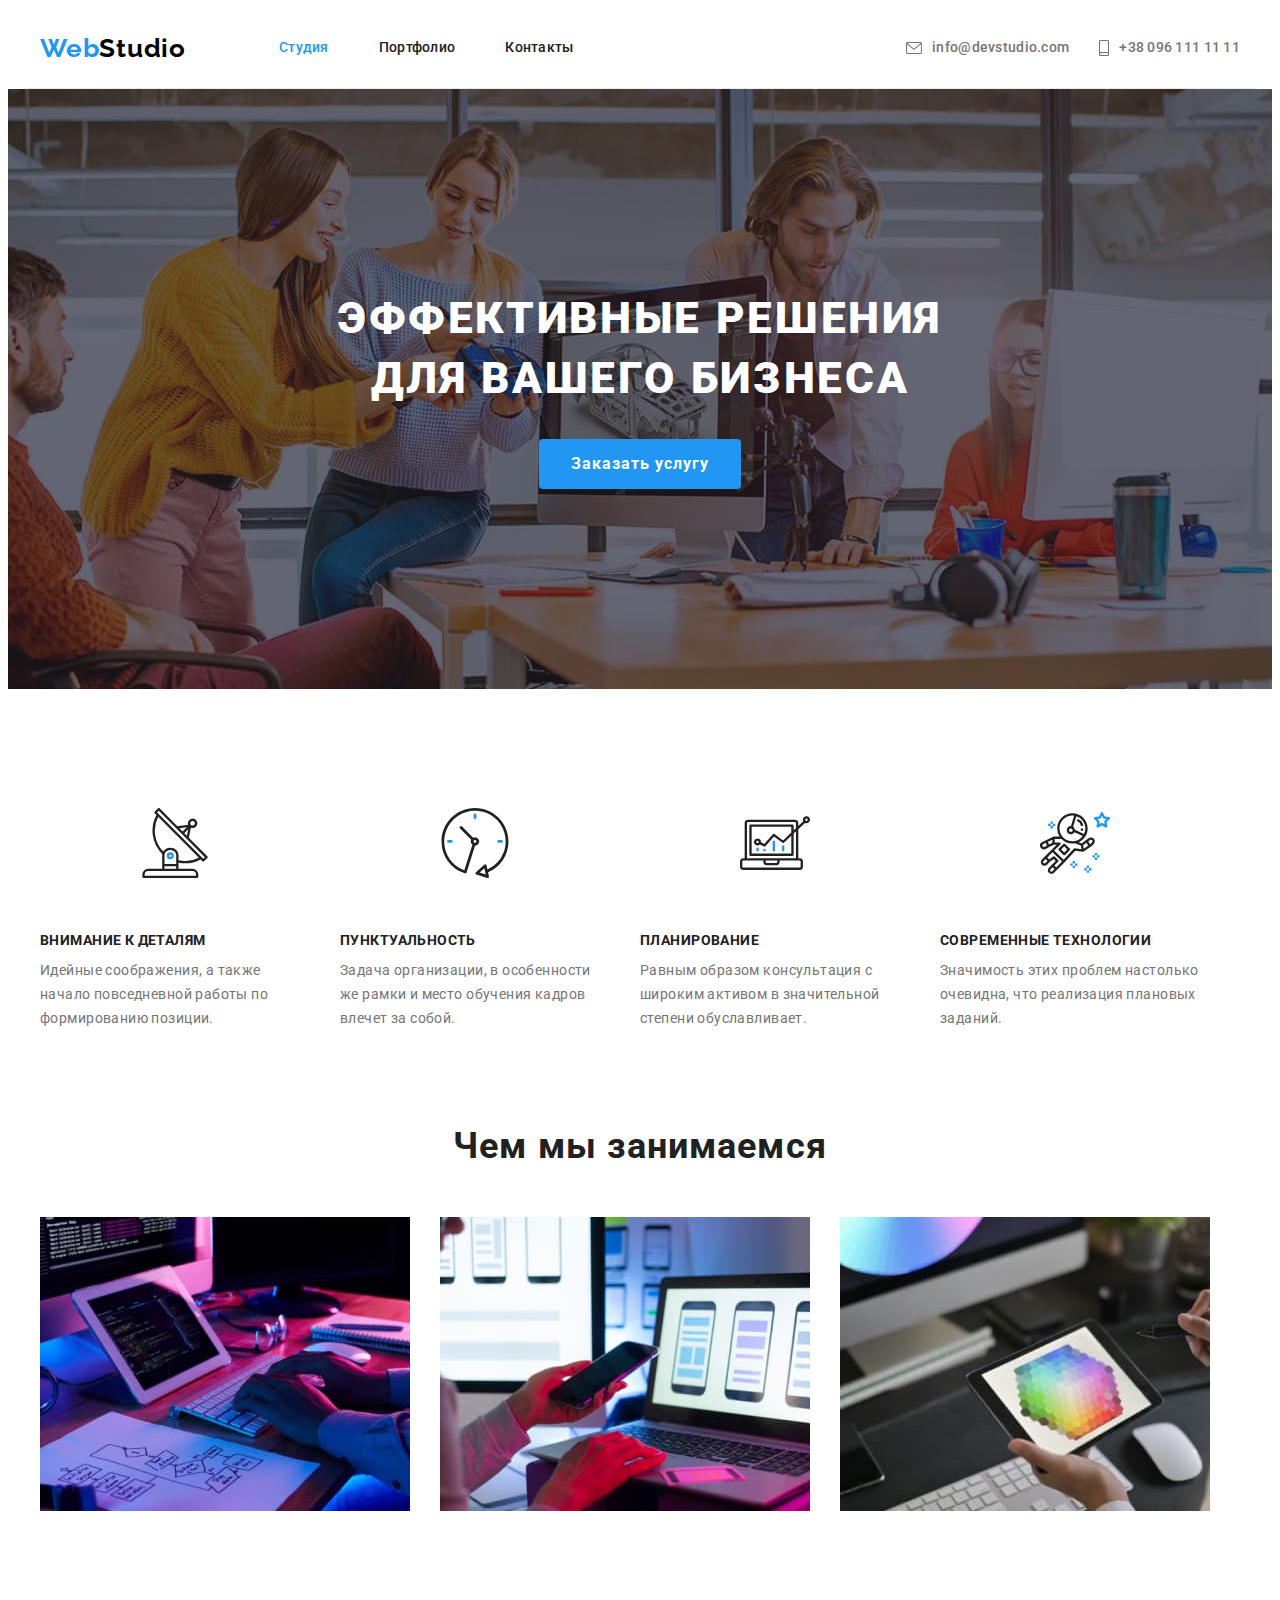
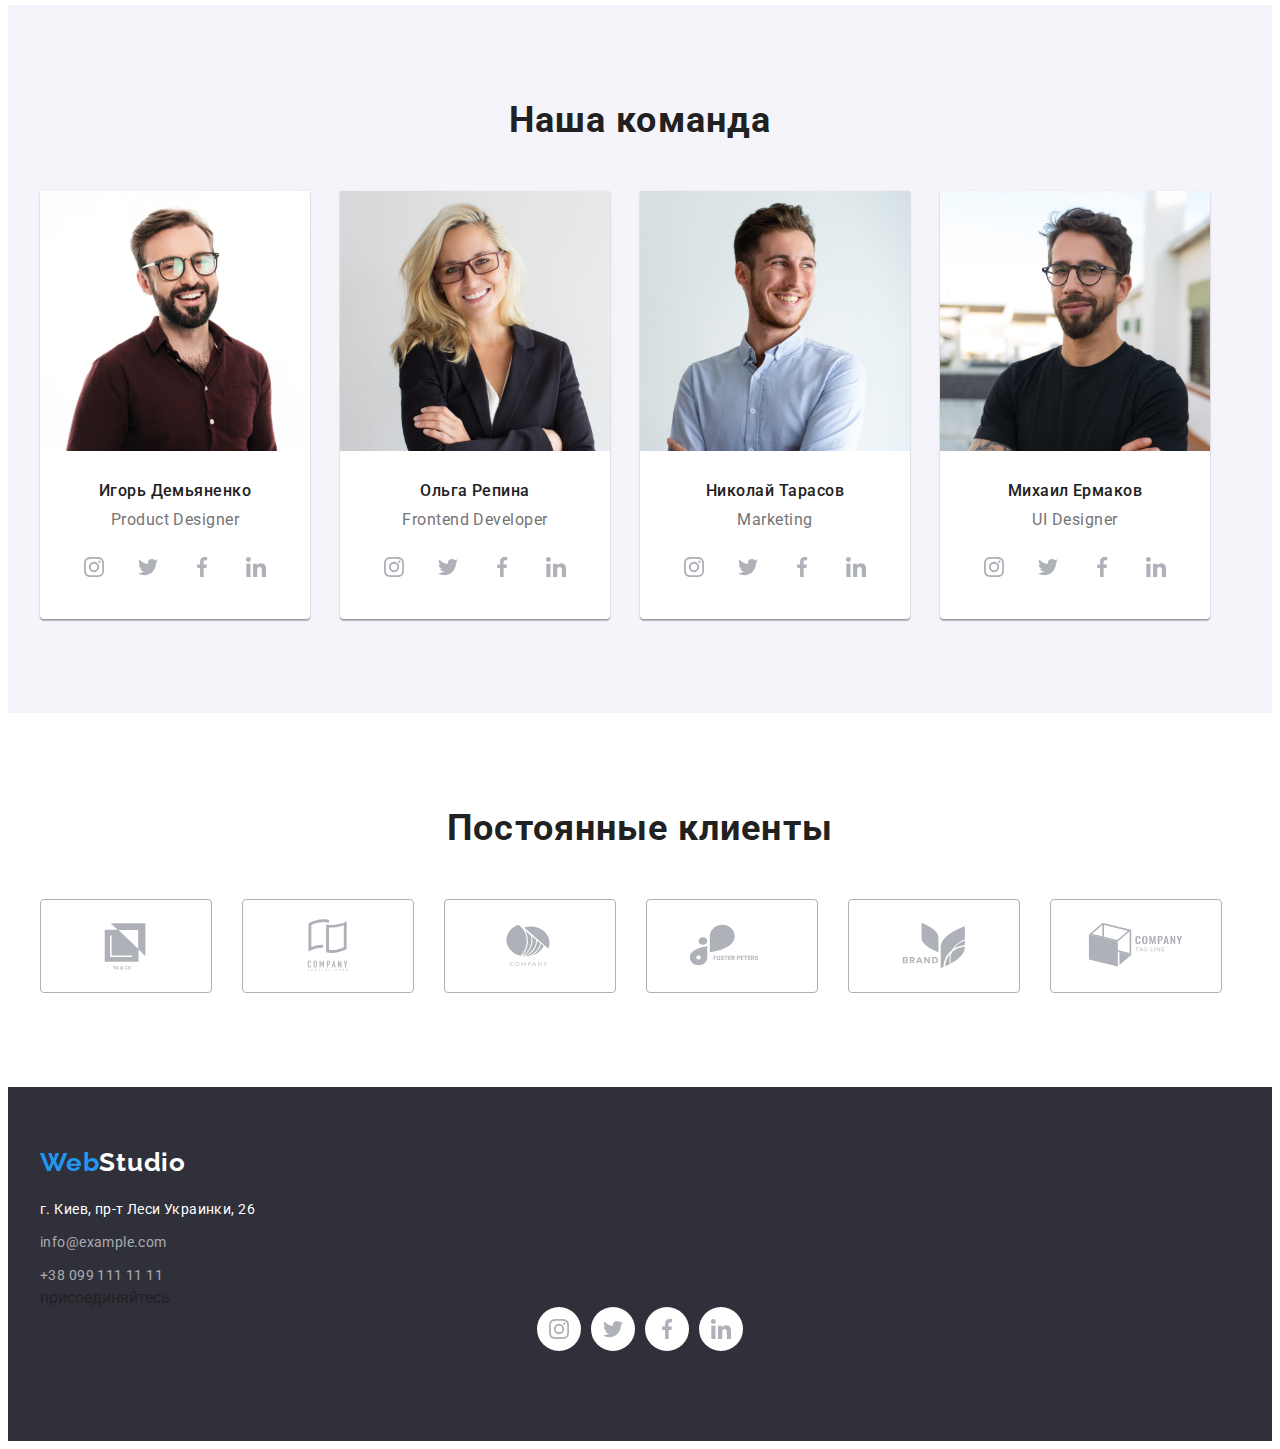
==== commit 10a17e45: "Completes Footer section" ====
--- a/index.html
+++ b/index.html
@@ -176,8 +176,8 @@
               <ul class="socials-list list">
                 <li class="socials-item">
                   <a
+                    class="socials-link link"
                     href="https://www.instagram.com/"
-                    class="socials-link link"
                     target="_blank"
                     rel="noopener noreferrer"
                     aria-lable="Иконка Инстаграм"
@@ -189,8 +189,8 @@
                 </li>
                 <li class="socials-item">
                   <a
+                    class="socials-link link"
                     href="https://twitter.com/"
-                    class="socials-link link"
                     target="_blank"
                     rel="noopener noreferrer"
                     aria-lable="Иконка Твиттер"
@@ -202,8 +202,8 @@
                 </li>
                 <li class="socials-item">
                   <a
+                    class="socials-link link"
                     href="https://www.facebook.com/"
-                    class="socials-link link"
                     target="_blank"
                     rel="noopener noreferrer"
                     aria-lable="Иконка Фейсбук"
@@ -215,8 +215,8 @@
                 </li>
                 <li class="socials-item">
                   <a
+                    class="socials-link link"
                     href="https://www.linkedin.com/"
-                    class="socials-link link"
                     target="_blank"
                     rel="noopener noreferrer"
                     aria-lable="Иконка Линкедин"
@@ -243,8 +243,8 @@
               <ul class="socials-list list">
                 <li class="socials-item">
                   <a
+                    class="socials-link link"
                     href="https://www.instagram.com/"
-                    class="socials-link link"
                     target="_blank"
                     rel="noopener noreferrer"
                     aria-lable="Иконка Инстаграм"
@@ -256,8 +256,8 @@
                 </li>
                 <li class="socials-item">
                   <a
+                    class="socials-link link"
                     href="https://twitter.com/"
-                    class="socials-link link"
                     target="_blank"
                     rel="noopener noreferrer"
                     aria-lable="Иконка Твиттер"
@@ -269,8 +269,8 @@
                 </li>
                 <li class="socials-item">
                   <a
+                    class="socials-link link"
                     href="https://www.facebook.com/"
-                    class="socials-link link"
                     target="_blank"
                     rel="noopener noreferrer"
                     aria-lable="Иконка Фейсбук"
@@ -282,8 +282,8 @@
                 </li>
                 <li class="socials-item">
                   <a
+                    class="socials-link link"
                     href="https://www.linkedin.com/"
-                    class="socials-link link"
                     target="_blank"
                     rel="noopener noreferrer"
                     aria-lable="Иконка Линкедин"
@@ -310,8 +310,8 @@
               <ul class="socials-list list">
                 <li class="socials-item">
                   <a
+                    class="socials-link link"
                     href="https://www.instagram.com/"
-                    class="socials-link link"
                     target="_blank"
                     rel="noopener noreferrer"
                     aria-lable="Иконка Инстаграм"
@@ -323,8 +323,8 @@
                 </li>
                 <li class="socials-item">
                   <a
+                    class="socials-link link"
                     href="https://twitter.com/"
-                    class="socials-link link"
                     target="_blank"
                     rel="noopener noreferrer"
                     aria-lable="Иконка Твиттер"
@@ -336,8 +336,8 @@
                 </li>
                 <li class="socials-item">
                   <a
+                    class="socials-link link"
                     href="https://www.facebook.com/"
-                    class="socials-link link"
                     target="_blank"
                     rel="noopener noreferrer"
                     aria-lable="Иконка Фейсбук"
@@ -349,8 +349,8 @@
                 </li>
                 <li class="socials-item">
                   <a
+                    class="socials-link link"
                     href="https://www.linkedin.com/"
-                    class="socials-link link"
                     target="_blank"
                     rel="noopener noreferrer"
                     aria-lable="Иконка Линкедин"
@@ -377,8 +377,8 @@
               <ul class="socials-list list">
                 <li class="socials-item">
                   <a
+                    class="socials-link link"
                     href="https://www.instagram.com/"
-                    class="socials-link link"
                     target="_blank"
                     rel="noopener noreferrer"
                     aria-lable="Иконка Инстаграм"
@@ -390,8 +390,8 @@
                 </li>
                 <li class="socials-item">
                   <a
+                    class="socials-link link"
                     href="https://twitter.com/"
-                    class="socials-link link"
                     target="_blank"
                     rel="noopener noreferrer"
                     aria-lable="Иконка Твиттер"
@@ -403,8 +403,8 @@
                 </li>
                 <li class="socials-item">
                   <a
+                    class="socials-link link"
                     href="https://www.facebook.com/"
-                    class="socials-link link"
                     target="_blank"
                     rel="noopener noreferrer"
                     aria-lable="Иконка Фейсбук"
@@ -416,8 +416,8 @@
                 </li>
                 <li class="socials-item">
                   <a
+                    class="socials-link link"
                     href="https://www.linkedin.com/"
-                    class="socials-link link"
                     target="_blank"
                     rel="noopener noreferrer"
                     aria-lable="Иконка Линкедин"
@@ -522,27 +522,87 @@
 
       <!-- Footer -->
       <footer class="footer-section">
-        <div class="container">
-          <a class="footer-logo link" href="./index.html" lang="en"
-            >Web<span class="logo-light">Studio</span></a
-          >
-          <address class="footer-addr">
-            <a
-              class="post-addr link"
-              href="https://goo.gl/maps/QQ6AeRRJt7DKAPnQ9"
-              target="_blank"
-              rel="noopener noreferrer"
-              >г. Киев, пр-т Леси Украинки, 26</a
+        <div class="container footer-container">
+          <div class="footer-left-side">
+            <a class="footer-logo link" href="./index.html" lang="en"
+              >Web<span class="logo-light">Studio</span></a
             >
-            <ul class="addr-list list">
-              <li class="addr-item">
-                <a class="addr-link link" href="mailto:info@example.com">info@example.com</a>
+            <address class="footer-addr">
+              <a
+                class="post-addr link"
+                href="https://goo.gl/maps/QQ6AeRRJt7DKAPnQ9"
+                target="_blank"
+                rel="noopener noreferrer"
+                >г. Киев, пр-т Леси Украинки, 26</a
+              >
+              <ul class="addr-list list">
+                <li class="addr-item">
+                  <a class="addr-link link" href="mailto:info@example.com">info@example.com</a>
+                </li>
+                <li class="addr-item">
+                  <a class="addr-link link" href="tel:+380991111111">+38 099 111 11 11</a>
+                </li>
+              </ul>
+            </address>
+          </div>
+
+          <div class="footer-right-side">
+            <p class="join-title">присоединяйтесь</p>
+            <ul class="socials-list list">
+              <li class="socials-item">
+                <a
+                  class="socials-link company-socials link"
+                  href="https://www.instagram.com/"
+                  target="_blank"
+                  rel="noopener noreferrer"
+                  aria-lable="Иконка Инстаграм"
+                >
+                  <svg class="socials-icon" width="20" height="20">
+                    <use href="./images/icons.svg#instagram"></use>
+                  </svg>
+                </a>
               </li>
-              <li class="addr-item">
-                <a class="addr-link link" href="tel:+380991111111">+38 099 111 11 11</a>
+              <li class="socials-item">
+                <a
+                  class="socials-link company-socials link"
+                  href="https://twitter.com/"
+                  target="_blank"
+                  rel="noopener noreferrer"
+                  aria-lable="Иконка Твиттер"
+                >
+                  <svg class="socials-icon" width="20" height="20">
+                    <use href="./images/icons.svg#twitter"></use>
+                  </svg>
+                </a>
+              </li>
+              <li class="socials-item">
+                <a
+                  class="socials-link company-socials link"
+                  href="https://www.facebook.com/"
+                  target="_blank"
+                  rel="noopener noreferrer"
+                  aria-lable="Иконка Фейсбук"
+                >
+                  <svg class="socials-icon" width="20" height="20">
+                    <use href="./images/icons.svg#facebook"></use>
+                  </svg>
+                </a>
+              </li>
+              <li class="socials-item">
+                <a
+                  class="socials-link company-socials link"
+                  href="https://www.linkedin.com/"
+                  target="_blank"
+                  rel="noopener noreferrer"
+                  aria-lable="Иконка Линкедин"
+                >
+                  <svg class="socials-icon" width="20" height="20">
+                    <use href="./images/icons.svg#linkedin"></use>
+                  </svg>
+                </a>
               </li>
             </ul>
-          </address>
+          </div>
         </div>
       </footer>
     </main>
--- a/css/styles.css
+++ b/css/styles.css
@@ -70,7 +70,7 @@
     margin-left: auto;
     padding-right: 15px;
     padding-left: 15px;
-    outline: 1px solid red;
+    /* outline: 1px solid red; */
 }
 
 .section {
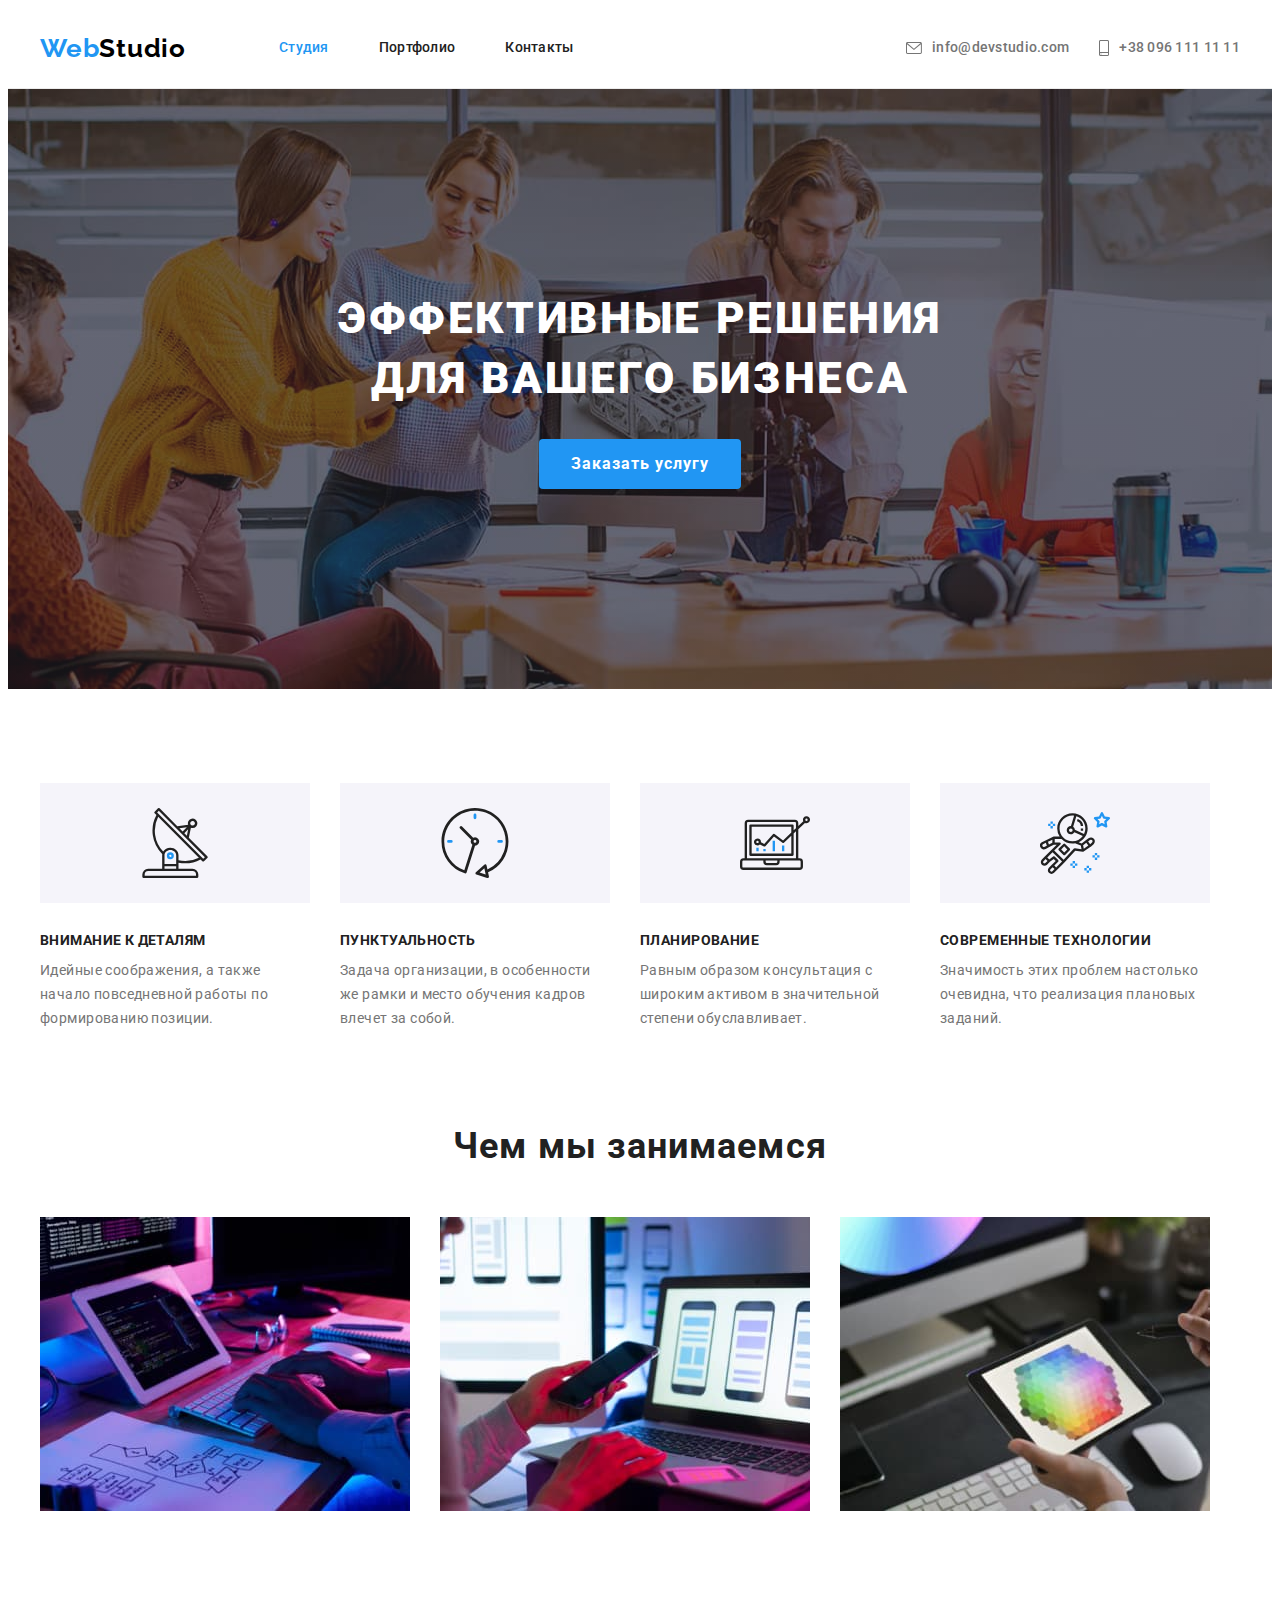
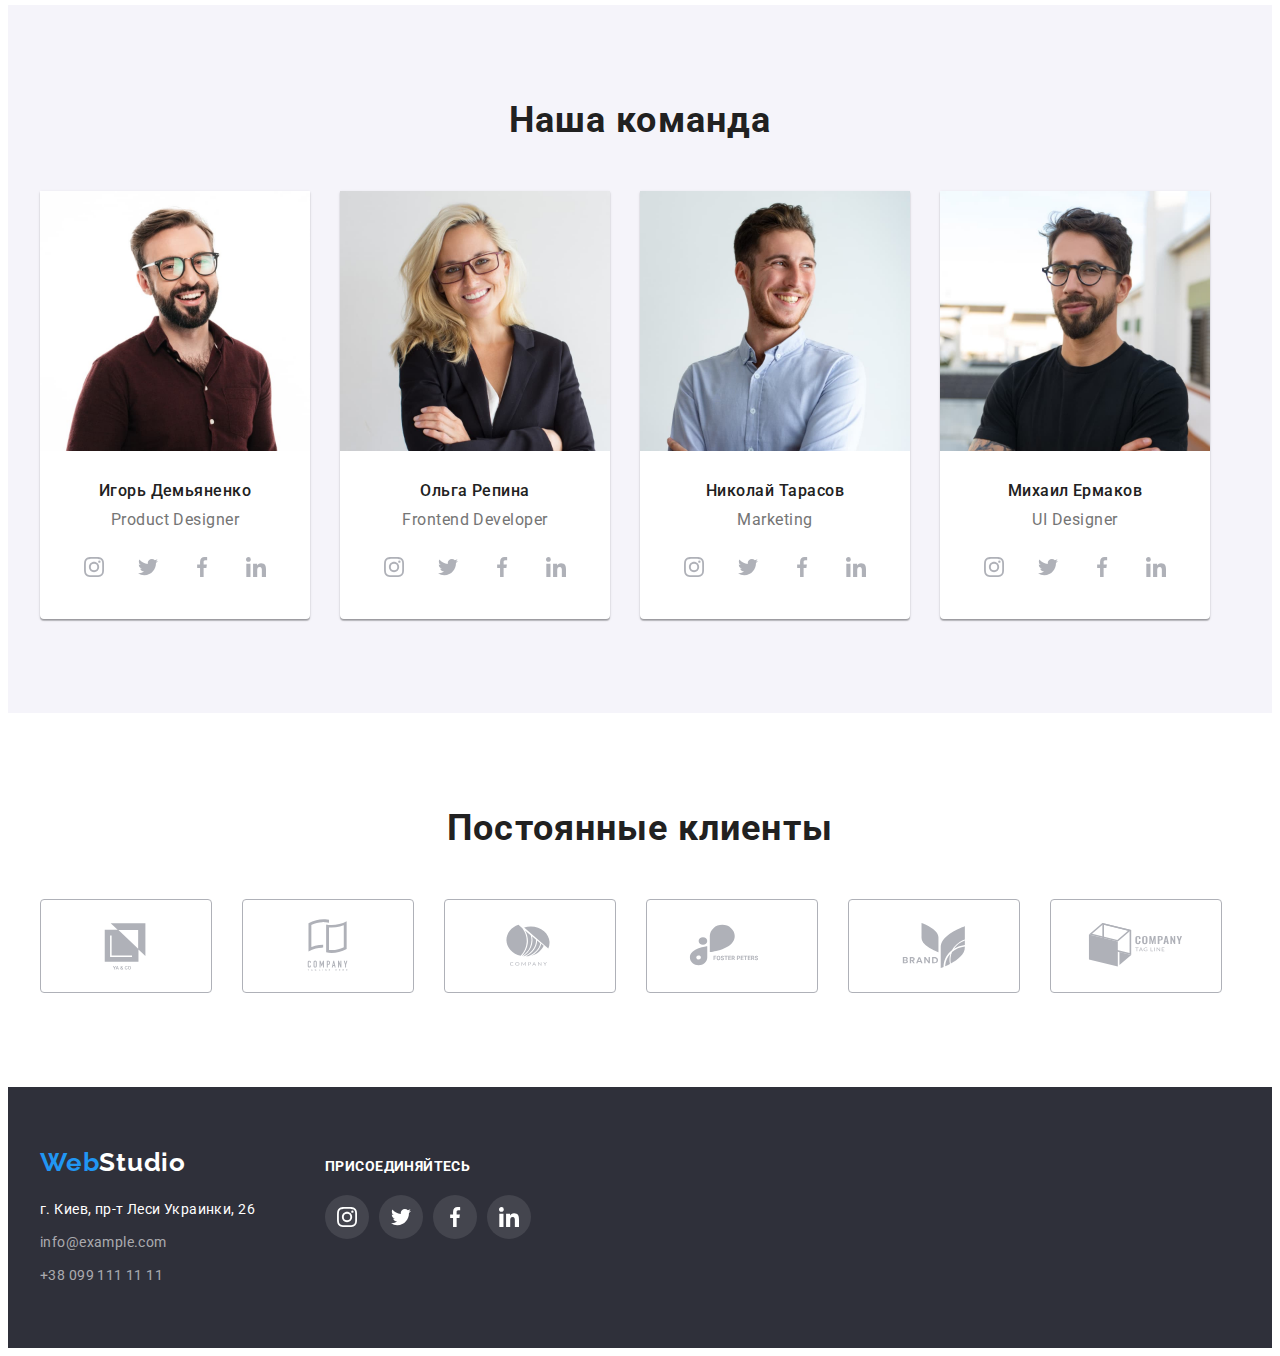
==== commit 3bf01a1d: "Fix width size sections" ====
--- a/index.html
+++ b/index.html
@@ -43,7 +43,7 @@
               <svg class="comtact-icon" width="16" height="12">
                 <use href="./images/icons.svg#e-mail"></use>
               </svg>
-              <div class="header-mail-link">info@devstudio.com</div></a
+              info@devstudio.com</a
             >
           </li>
           <li class="contact-item">
@@ -51,7 +51,7 @@
               <svg class="comtact-icon" width="10" height="16">
                 <use href="./images/icons.svg#phone"></use>
               </svg>
-              <div class="heder-tel-num">+38 096 111 11 11</div></a
+              +38 096 111 11 11</a
             >
           </li>
         </ul>
--- a/css/styles.css
+++ b/css/styles.css
@@ -156,13 +156,21 @@
     border-radius: 50%;
 }
 
+.socials-link:hover,
+.socials-link:focus {
+    background-color: var(--accent-clr);
+    fill: var(--main-bg-clr);
+}
+
 /** =====  Header section  =====  
 ======================================== */
+.header {
+    border-bottom: 1px solid #ECECEC;
+}
+
 .header-container {
     display: flex;
     align-items: center;
-
-    border-bottom: 1px solid #ECECEC;
 }
 
 .header-logo {
@@ -304,6 +312,8 @@
     justify-content: center;
     align-items: center;
     margin-bottom: 30px;
+
+    background-color: var(--sec-bg-clr);
 }
 
 .features-title {
@@ -331,6 +341,9 @@
 /** =====  Team section  =====  
 ======================================== */
 .team-section {
+    margin-right: auto;
+    margin-left: auto;
+
     background-color: var(--sec-bg-clr);
 }
 
@@ -370,12 +383,6 @@
     color: var(--secondary-txt-clr);
 }
 
-.socials-link:hover,
-.socials-link:focus {
-    background-color: var(--accent-clr);
-    fill: var(--main-bg-clr);
-}
-
 /** =====  Clients section  =====  
 ======================================== */
 .clients-list {
@@ -390,7 +397,6 @@
 
     width: 170px;
     height: 92px;
-    background-color: var(--main-bg-clr);
     fill: var(--main-icon-clr);
 
     border: 1px solid var(--main-icon-clr);
@@ -406,11 +412,21 @@
 
 /** =====  Footer section  =====  
 ======================================== */
+.footer-container {
+    display: flex;
+}
+
 .footer-section {
     padding-top: 60px;
     padding-bottom: 60px;
+    margin-right: auto;
+    margin-left: auto;
 
     background-color: var(--dark-bg-clr);
+}
+
+.footer-left-side {
+    margin-right: 70px;
 }
 
 .footer-logo {
@@ -452,6 +468,29 @@
     color: var(--light-txt-clr);
 }
 
+.footer-right-side {
+    padding-top: 12px;
+}
+
+.join-title {
+    margin-bottom: 20px;
+
+    font-weight: 700;
+    font-size: 14px;
+    line-height: 1.14;
+    letter-spacing: 0.03em;
+    text-transform: uppercase;
+
+    color: var(--light-txt-clr);
+}
+
+.company-socials {
+    background-color: rgba(255, 255, 255, 0.1);
+    fill: var(--main-bg-clr);
+}
+
+
+
 /** =====  Portfolio page  =====  
 ======================================== */
 /** =====  Portfolio section  =====  
@@ -481,10 +520,20 @@
 .radio-btn:focus {
     color: var(--light-txt-clr);
     background-color: var(--accent-clr);
+
+    box-shadow: 0px 3px 1px rgba(0, 0, 0, 0.1), 0px 1px 2px rgba(0, 0, 0, 0.08), 0px 2px 2px rgba(0, 0, 0, 0.12);
+    border-radius: 4px;
 }
 
 .project-item {
     flex-basis: 370px;
+}
+
+.project-item:hover,
+.project-item:focus {
+    box-shadow: 0px 1px 1px rgba(0, 0, 0, 0.12),
+    0px 4px 4px rgba(0, 0, 0, 0.06),
+    1px 4px 6px rgba(0, 0, 0, 0.16);
 }
 
 .project-wrapper {
